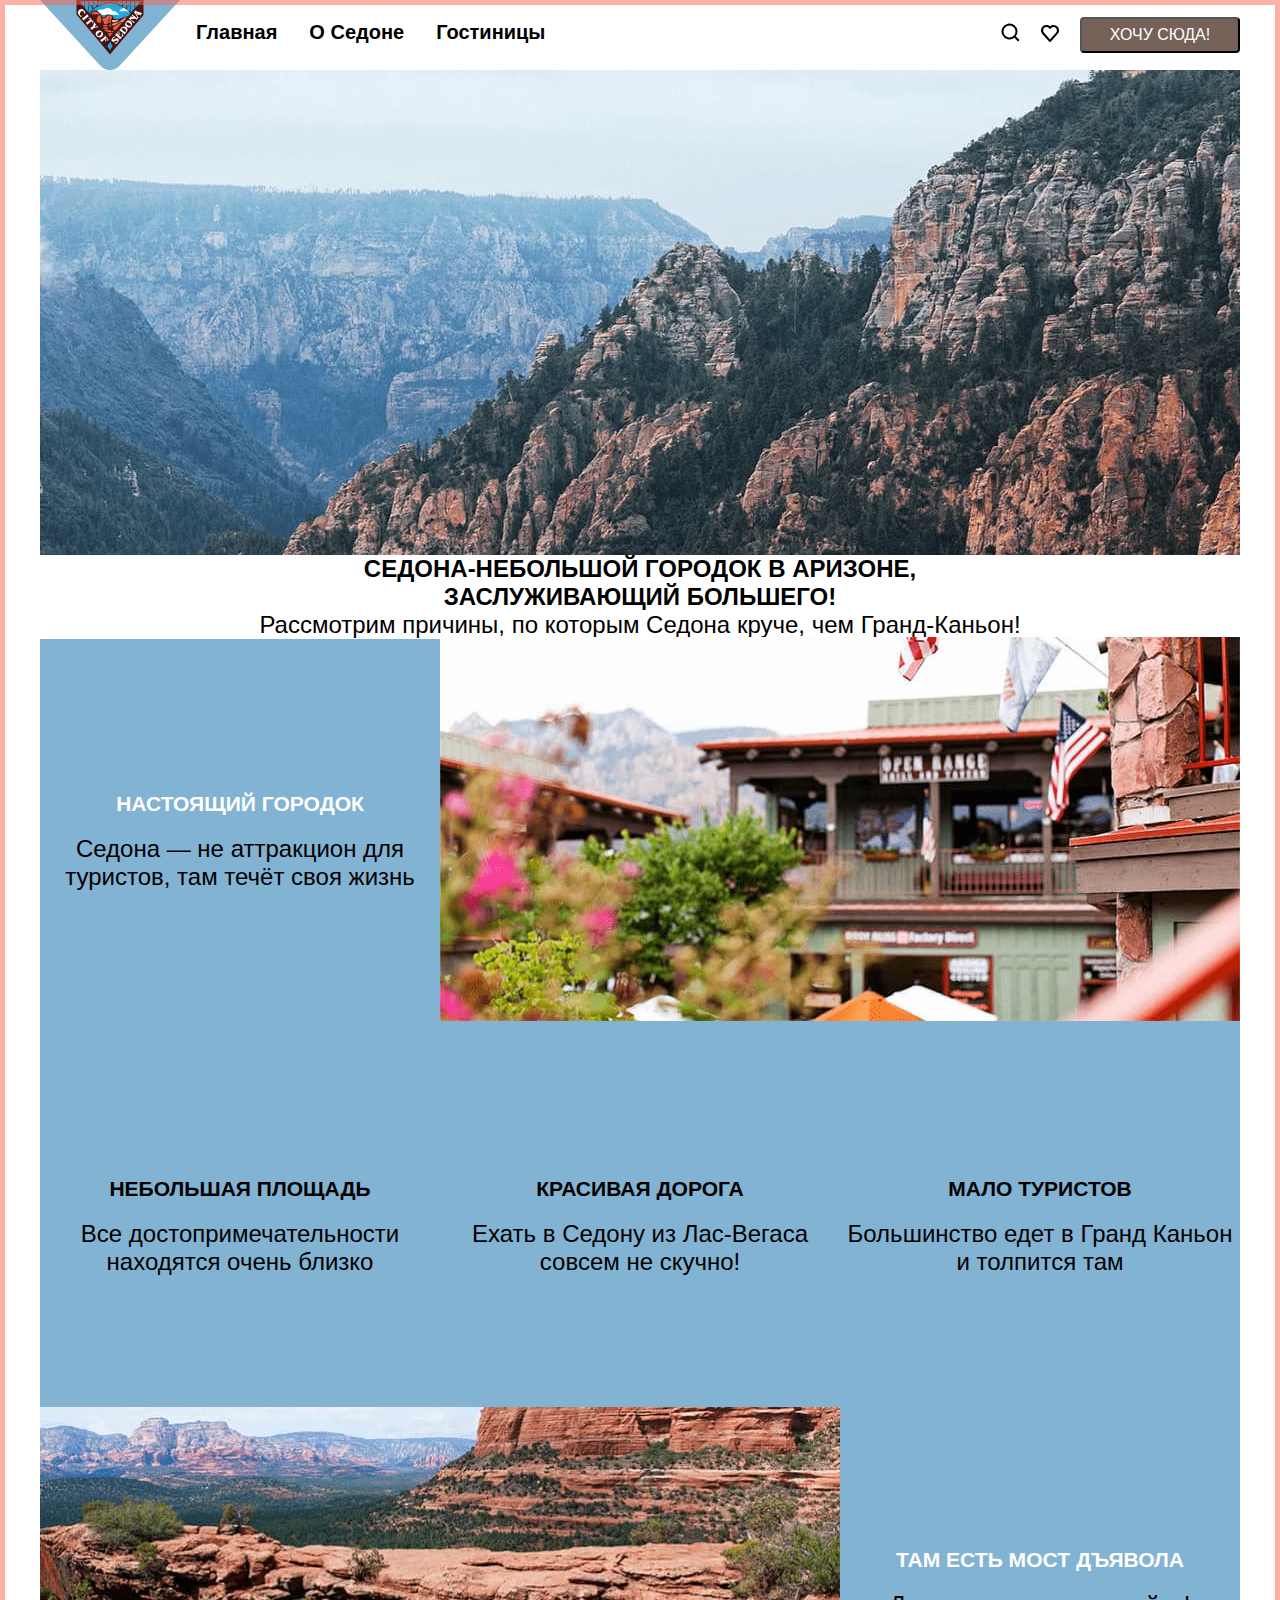
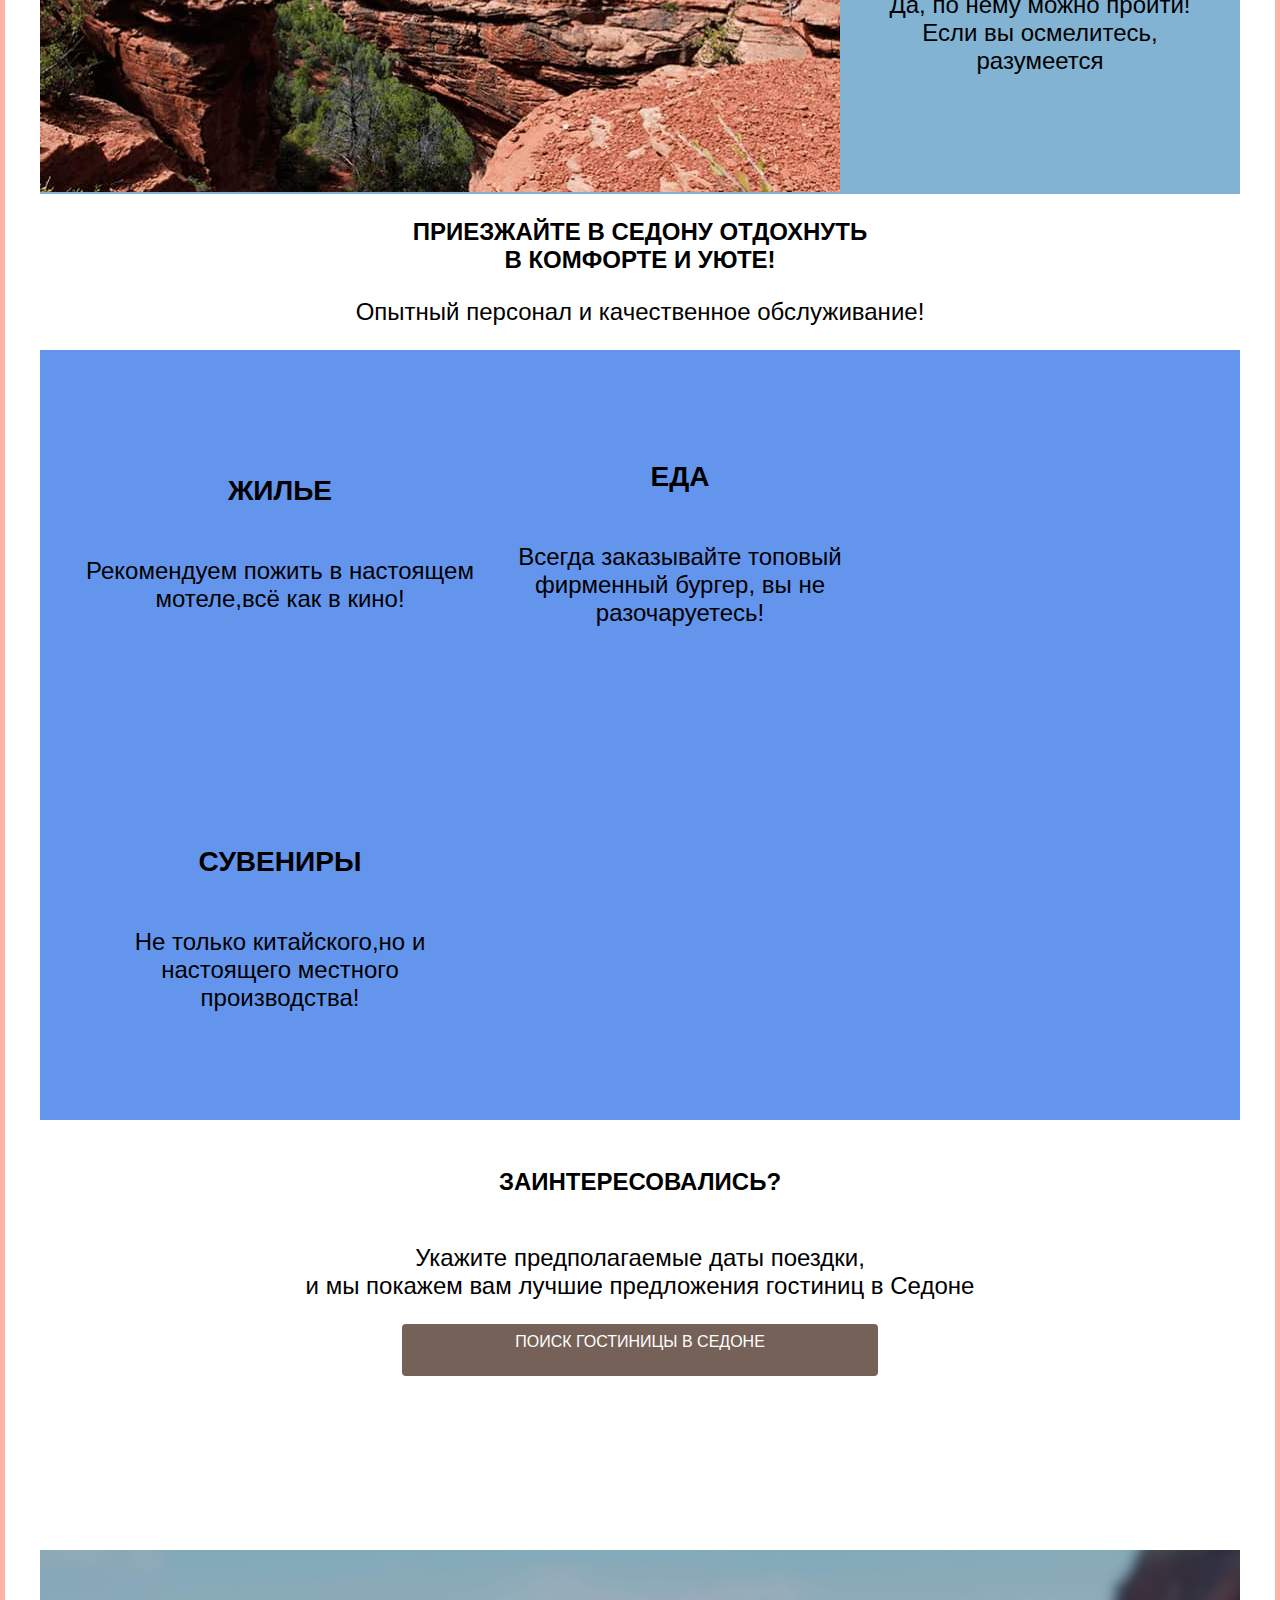
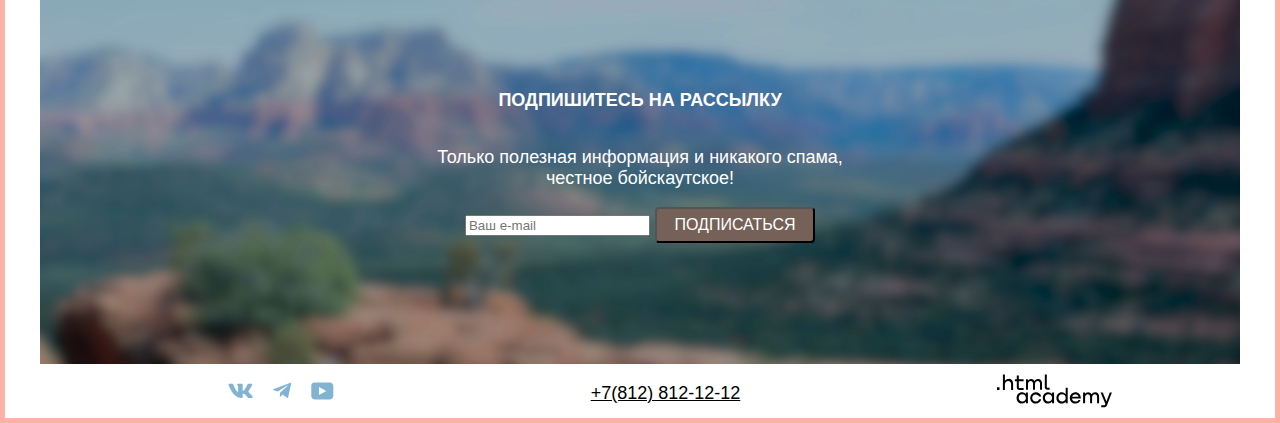
==== 6/index.html @ d6a23da0 ":heavy_check_mark: Сборка #6" ====
<!DOCTYPE html>
<html lang="ru">

<head>
  <meta charset="utf-8">
  <title>HTML Academy: Седона</title>
  <link rel="stylesheet" href="styles/styles.css">
  <base href="https://htmlacademy-htmlcss.github.io/1515611-sedona-36/6/">
</head>

<body>
  <div class="page-container">
    <header class="page-header">
      <nav class="navigation-header">
        <a>
          <img class="logo" src="images/logos/logo-2.svg" width="140" height="70" alt="Лого Седоны.">
        </a>
        <ul class="navigation-list">
          <li class="navigation-item"><a class="navigation-link" href="#">Главная</a></li>
          <li class="navigation-item"><a class="navigation-link" href="#">О Седоне</a></li>
          <li class="navigation-item"><a class="navigation-link" href="#">Гостиницы</a></li>
        </ul>
        <div class="navigation-user">
          <a class="navigation-link-2" href="/1515611-sedona-36/images/icons/search.svg">
            <span class="visually-hidden">Поиск.</span>
            <svg class="icons" xmlns="http://www.w3.org/2000/svg" width="19" height="19" fill="none">
              <path fill="#000"
                d="m18.5 17-3.7-3.7a8 8 0 0 0 1.7-4.8 8 8 0 1 0-3.1 6.3l3.7 3.7 1.4-1.5Zm-10-2.5a6 6 0 0 1-6-6 6 6 0 0 1 12 0 6 6 0 0 1-6 6Z" />
            </svg>
          </a>
          <a class="navigation-link-2" href="/1515611-sedona-36/images/icons/heart.svg">
            <span class="visually-hidden">Избранное.</span>
            <svg class="icons" xmlns="http://www.w3.org/2000/svg" width="20" height="20" fill="none">
              <path fill="#000"
                d="M9.9 19a1 1 0 0 1-.8-.4l-7-7.9A5.4 5.4 0 0 1 6.5 2C7.8 2 9 2.5 10 3.3a5.5 5.5 0 0 1 9 4.1c0 1.3-.5 2.5-1.3 3.4l-7 7.9c-.2.2-.4.3-.8.3Zm-6-9.5 6.1 6.9 6.2-7c.5-.5.7-1.2.7-2 0-1.8-1.5-3.3-3.3-3.3-1 0-2 .5-2.7 1.3-.3.3-.6.4-.9.4-.3 0-.6-.2-.8-.4a3.7 3.7 0 0 0-2.7-1.3 3.3 3.3 0 0 0-3.3 3.3c-.1.9.3 1.6.7 2.1-.1 0-.1 0 0 0Z" />
            </svg>
          </a>
          <button class="button">Хочу сюда!</button>
        </div>
      </nav>
    </header>
    <main class="main-container">
      <section class="hero">
        <h1 class="visually-hidden">Седона.</h1>
      </section>
      <section class="advantages">
        <h2 class="visually-hidden">Преимущества.</h2>
        <p class="title-uppercase">Седона-небольшой городок в Аризоне,<br>
          Заслуживающий большего!<br>
        </p>
        <p>Рассмотрим причины, по которым Седона круче, чем Гранд-Каньон!</p>
        <div class="advantages-list">
          <div class="advantages-item-container-1">
            <h3 class="advantages-title title-color">Настоящий городок</h3>
            <p class="advantages-description title-color">Седона — не аттракцион для туристов, там течёт своя жизнь
            </p>
          </div>
          <div>
            <img class="grid-img-1" src="images/photos/sedona-town.jpg" width="800" height="384" alt="Фото Седоны." />
          </div>
          <div class="advantages-item-container-2">
            <h3 class="advantages-title item-middle">Небольшая площадь</h3>
            <p class="advantages-description">Все достопримечательности находятся очень близко</p>
          </div>


          <div class="advantages-item-container-3">
            <h3 class="advantages-title item-middle">Красивая дорога</h3>
            <p class="advantages-description">Ехать в Седону из Лас-Вегаса совсем не скучно!</p>
          </div>


          <div class="advantages-item-container-4">
            <h3 class="advantages-title item-middle">Мало туристов</h3>
            <p class="advantages-description">Большинство едет в Гранд Каньон и толпится там</p>
          </div>

          <div class="grid-img-2">
            <img src="images/photos/devils-bridge.jpg" width="800" height="385" alt="Мост дъявола.">
          </div>
          <div class="advantages-item-container-5">
            <h3 class="advantages-title title-color">Там есть мост дъявола</h3>
            <p class="advantages-description title-color">Да, по нему можно пройти!<br> Если вы осмелитесь,<br>
              разумеется</p>
          </div>

        </div>
      </section>
      <section class="services">
        <h2 class="visually-hidden">Услуги Седоны.</h2>
        <p class="title-uppercase">Приезжайте в Седону отдохнуть <br> в комфорте и уюте!</p>
        <p>Опытный персонал и качественное обслуживание!</p>
        <ul class="services-list">
          <li class="services-item">
            <h3>Жилье</h3>
            <p>Рекомендуем пожить в настоящем мотеле,всё как в кино!</p>
          </li>
          <li class="services-item">
            <h3>Еда</h3>
            <p>Всегда заказывайте топовый фирменный бургер, вы не разочаруетесь!</p>
          </li>
          <li class="services-item">
            <h3>Сувениры</h3>
            <p>Не только китайского,но и настоящего местного производства!</p>
          </li>
        </ul>
      </section>
      <section class="purchase">
        <div class="purchase-container">
          <h2 class="visually-hidden">Покупка тура.</h2>
          <p class="title-uppercase">Заинтересовались?</p>
          <p>Укажите предполагаемые даты поездки,<br> и мы покажем вам лучшие предложения гостиниц в Седоне</p>
          <a href="#" class="button button-all-hotels">Поиск гостиницы в Седоне</a>
        </div>
      </section>
    </main>
    <footer class="page-footer">
      <section class="subscription">
        <h2 class="visually-hidden">Подписка.</h2>
        <p class="title-uppercase">Подпишитесь на рассылку</p>
        <p>Только полезная информация и никакого спама,<br> честное бойскаутское!</p>
        <form class="subscription-form" action="https://echo.htmlacademy.ru/" method="post">
          <label class="visually-hidden" for="email-input">Подписка.</label>
          <input type="email" id="email-input" placeholder="Ваш e-mail" required>
          <button class="button" type="submit">Подписаться</button>
        </form>
      </section>
      <section class="footer-contacts">
        <h2 class="visually-hidden">Контакты.</h2>
        <ul class="social-media">
          <li>
            <a href="https://vk.com/htmlacademy">
              <svg xmlns="http://www.w3.org/2000/svg" width="25" height="15" fill="none">
                <path fill="#83B3D3" fill-rule="evenodd"
                  d="M24.1 1.8c.2-.5 0-1-.8-1h-2.6c-.7 0-1 .4-1.1.8 0 0-1.4 3.2-3.3 5.3-.6.6-.9.8-1.2.8-.2 0-.4-.2-.4-.8V1.8c0-.7-.2-1-.8-1h-4c-.5 0-.8.4-.8.6 0 .7 1 .8 1 2.6v3.8c0 .8 0 1-.4 1-.9 0-3-3.3-4.3-7-.3-.7-.5-1-1.2-1H1.6c-.8 0-1 .4-1 .8 0 .7 1 4 4.2 8.5C7 13.2 10 15 12.8 15c1.7 0 1.9-.4 1.9-1v-2.4c0-.7.2-.8.7-.8.4 0 1 .1 2.6 1.6 1.8 1.8 2 2.6 3 2.6h2.7c.7 0 1.1-.4 1-1.1-.3-.8-1.2-1.8-2.3-3-.6-.8-1.5-1.5-1.8-2-.4-.4-.3-.6 0-1 0 0 3.2-4.5 3.5-6Z"
                  clip-rule="evenodd" />
              </svg>
            </a>
          </li>
          <li>
            <a href="https://t.me/htmlacademy">
              <svg xmlns="http://www.w3.org/2000/svg" width="18" height="17" fill="none">
                <path fill="#83B3D3"
                  d="M16.8 1 .8 7c-1 .4-1 1-.2 1.3l4.1 1.3 9.5-6c.5-.3.9-.1.5.2l-7.6 7-.3 4.1c.4 0 .6-.2.8-.4l2-2 4.1 3.1c.8.5 1.3.3 1.5-.7L18 2.2c.3-1-.4-1.6-1.1-1.2Z" />
              </svg>
            </a>
          </li>
          <li>
            <a href="https://www.youtube.com/user/htmlacademyru">
              <svg xmlns="http://www.w3.org/2000/svg" width="23" height="18" fill="none">
                <path fill="#83B3D3"
                  d="M19 .4H3.4C1.6.4.3 2 .3 3.8v10c0 2 1.3 3.6 3.2 3.6h15.7c1.6 0 3.1-1.6 3.1-3.4V3.8C22.1 2 20.8.4 19 .4ZM8 12.9v-8l7.3 4-7.3 4Z" />
              </svg>
            </a>
          </li>
        </ul>
        <a href="tel:+78128121212">+7(812) 812-12-12</a>
        <a href="https://htmlacademy.ru/">
          <svg xmlns="http://www.w3.org/2000/svg" width="115" height="34" fill="none">
            <path fill="#000"
              d="M0 13.3v2.6h2.5v-2.6H0ZM11.6 4.9c-1.6 0-2.8.7-3.6 1.7h-.1V.4h-2v15.5h2v-5.3C7.9 8.5 9.2 7 11.2 7c1.8 0 2.9 1.4 2.9 3.2v5.7h2V9.8c.1-3-1.8-5-4.5-5ZM26.6 5.2h-4.8V1.5h-2v3.8h-1.9v2h1.9v6c0 1.7 1 2.7 2.7 2.7h4.1v-2h-3.7c-.7 0-1.1-.4-1.1-1.1V7.2h4.8v-2ZM41.1 5c-1.6 0-2.9.8-3.5 2h-.1a3.7 3.7 0 0 0-3.4-2c-1.4 0-2.5.8-3.1 1.8h-.1V5.2H29v10.6h2v-5.4c0-2 1-3.5 2.6-3.5 1.5 0 2.4 1 2.4 2.6v6.3h2v-5.6c0-2.4 1.4-3.3 2.6-3.3 1.5 0 2.4 1 2.4 2.6v6.3h2V9.3c.1-2.5-1.4-4.3-3.9-4.3ZM47.8 13c0 1.8 1 2.8 2.8 2.8h2v-2h-1.7c-.7 0-1.1-.4-1.1-1.1V.4h-2V13ZM28.9 20a4.9 4.9 0 0 0-3.9-1.7c-3.1 0-5.4 2.3-5.4 5.6s2.3 5.6 5.4 5.6c1.8 0 3-.8 3.8-2h.1v1.7h2V18.6h-2V20Zm-3.6 7.5a3.5 3.5 0 0 1-3.6-3.6c0-2 1.4-3.6 3.6-3.6s3.6 1.6 3.6 3.6c0 1.9-1.4 3.6-3.6 3.6ZM44.2 22.4c-.5-2.4-2.6-4.1-5.4-4.1a5.4 5.4 0 0 0-5.6 5.6c0 3 2.2 5.6 5.6 5.6 2.8 0 4.9-1.8 5.4-4.2h-2.1a3.4 3.4 0 0 1-3.3 2.3 3.5 3.5 0 0 1-3.6-3.6c0-2 1.4-3.6 3.6-3.6 1.6 0 2.8 1 3.3 2.2h2.1v-.2ZM55.1 20a4.9 4.9 0 0 0-3.9-1.7c-3.1 0-5.4 2.3-5.4 5.6s2.3 5.6 5.4 5.6c1.8 0 3-.8 3.8-2h.1v1.7h2V18.6h-2V20Zm-3.6 7.5a3.5 3.5 0 0 1-3.6-3.6c0-2 1.4-3.6 3.6-3.6s3.6 1.6 3.6 3.6c0 1.9-1.5 3.6-3.6 3.6ZM68.7 20.2a5 5 0 0 0-3.9-2c-3.1 0-5.4 2.4-5.4 5.7 0 3.3 2.2 5.6 5.4 5.6 1.7 0 3-.8 3.8-1.8h.1v1.5h2V13.8h-2v6.4Zm-3.6 7.3a3.5 3.5 0 0 1-3.6-3.6c0-2 1.4-3.6 3.6-3.6s3.6 1.6 3.6 3.6c-.1 2-1.5 3.6-3.6 3.6ZM78.3 18.3a5.4 5.4 0 0 0-5.5 5.6c0 3 2.1 5.6 5.5 5.6 2.5 0 4.5-1.3 5.2-3.6h-2.1c-.5 1-1.6 1.6-3 1.6-1.9 0-3.3-1.3-3.4-3h8.8c.2-3.5-2-6.2-5.5-6.2Zm0 1.9c1.7 0 3 1 3.3 2.6h-6.5a3.2 3.2 0 0 1 3.2-2.6ZM98.2 18.3a4 4 0 0 0-3.6 2h-.1c-.6-1.2-1.8-2-3.4-2-1.4 0-2.5.7-3.1 1.8v-1.5h-1.9v10.6h2v-5.4c0-2 1-3.4 2.6-3.5 1.5 0 2.4 1 2.4 2.6v6.3h2v-5.6c0-2.4 1.4-3.3 2.6-3.3 1.5 0 2.4 1 2.4 2.6v6.3h2v-6.5c.1-2.6-1.4-4.4-3.9-4.4ZM109.4 27.4l-3.6-9h-2.2l4.8 11.7c-.3.9-.7 1.2-1.7 1.2h-2.5v2h2.5c1.8 0 2.8-.8 3.5-2.6l4.7-12.2h-2.1l-3.4 8.9Z" />
          </svg>
        </a>
      </section>
    </footer>
  </div>
</body>

</html>
---- 6/styles/styles.css ----
@font-face {
  font-family: "PT Sans";
  font-style: normal;
  font-weight: 400;
  src: url("../fonts/pt-sans-400.woff2") format("woff2");
  font-display: swap;

}
@font-face {
  font-family: "PT Sans";
  font-style: normal;
  font-weight: 700;
  src: url("../fonts/pt-sans-700.woff2") format("woff2");
  font-display: swap;
}

html {
  height: 100%;
}

body {
  margin: 0;
  min-height: 100%;
  font-family: "PT-Sans","Arial", sans-serif;
  font-size: 18px;
  line-height: 21px;
  color: #000000;
  outline: 5px solid rgba(255, 99, 78, 0.5);
  outline-offset: -5px;
}

.visually-hidden {
  position: absolute;
  width: 1px;
  height: 1px;
  margin: -1px;
  padding: 0;
  border: 0;
  clip: rect(0 0 0 0);
  overflow: hidden;
}

.page-container {
  display: flex;
  flex-direction: column;
  height: 100%;
  width: 1200px;
  margin: 0 auto;
}

.logo {
  display: block;
  margin-bottom: 0;
}

.icons {
  margin-right: 20px;
}
.button {
  font-family: inherit;
  font-size: 16px;
  line-height: 20px;
  text-align: center;
  font-weight: 700px;
  color: #ffffff;
  background-color: #756157;
  text-decoration: none;
  text-transform: uppercase;
  width: 160px;
  min-height: 36px;
  border-radius: 4px;
}

.button-all-hotels {
  padding: 8px 50px 8px 50px;
  width: 376px;
  margin-bottom: 96px;
}

.page-header {
  color: #000000;
  background-color: #ffffff;
}

.navigation-header {
  display: flex;
  margin: 0 auto;
}

.navigation-list {
  display: flex;
  flex-wrap: nowrap;
  margin: 0;
  padding: 0;
  list-style-type: none;
}

.navigation-user {
  display: flex;
  align-items: center;
  margin-left: auto;
}

.navigation-user .navigation-link-2 {
  min-width: 16px;
  min-height: 20px;
}

.navigation-link {
  display: block;
  padding: 20px 16px 20px 16px;
  font-style: normal;
  font-weight: 700;
  font-size: 20px;
  line-height: 24px;
  text-transform: capitalize;
  color: #000000;
  text-decoration: none;
}

.hero {
  flex-grow: 1;
  background-color: #ffffff;
  background-image: url("../images/photos/index-background.jpg");
  min-height: 485px;
  color: #000000;
  background-size: 100% auto;
  background-repeat: no-repeat;
  text-transform: uppercase;
}

/*Advantages*/

.advantages {
  flex-grow: 1;
  min-height: 261px;
}

.advantages p {
  margin: 0;
  padding: 0;
}
.advantages-list {
  display: grid;
  grid-template-columns: 400px 400px 400px;
  grid-template-rows: 385px 385px 385px ;
  width: 1200px;
  justify-content: center;
  align-items: center;
  margin: 0;
  padding: 0;
  background-color: #83B3D3;
  text-align: center;
  text-transform: uppercase;
  list-style-type: none;
}

.advantages-item-container-1 {
  grid-column: 1/2;
  grid-row: 1/2;
}

.grid-img-1 {
  grid-column: 2/4;
  grid-row: 1/2;
}

.advantages-item-container-2 {
  grid-column: 1/2;
  grid-row: 2/3;
}

.advantages-item-container-3 {
  grid-column: 2/3;
  grid-row: 2/3;
}

.advantages-item-container-4 {
  grid-column: 3/4;
  grid-row: 2/3;
}

.advantages-item-container-5 {
  grid-column: 3/4;
  grid-row: 3/3;
}

.grid-img-2 {
  grid-column: 1/3;
  grid-row: 3/4;
}

/*Services*/

.services {
  color: #000000;
  background-color: #ffffff;
  font-size: 24px;
  line-height: 28px;
  text-transform: uppercase;
  text-align: center;
}

.services-list {
  display: flex;
  flex-wrap: wrap;
  background-color: #6495ed;

  align-items: center;
  list-style-type: none;
}

.services-item {
  display: flex;
  flex-direction: column;
  height: 385px;
  width: 400px;
  justify-content: center;
}

.advantages p, .services p, .purchase p {
  color: #000000;
  font-size: 24px;
  line-height: 28px;
  text-transform: none;
  text-align: center;
}

.advantages p:first-child, .services p:first-child, .subscription p:first-of-type,
.purchase p:first-child, .purchase p:first-of-type, .services .title-uppercase {
  font-weight: bold;
  text-transform: uppercase;
}

 /*Purchase*/

.purchase {
  background-color: #ffffff;
  color: #000000;
  font-size: 24px;
  line-height: 28px;
  text-align: center;
  min-height: 406px;
}

.purchase-container {
  display: flex;
  flex-direction: column;
  justify-content: center;
  flex-grow: 1;
  align-items: center;
}

/*Footer*/

.subscription {
  display: flex;
  flex-direction: column;
  justify-content: center;
  align-items: center;
  color: #ffffff;
  text-align: center;
  background-image: url("../images/photos/subscribe-sedona.png");
  background-size: 100% auto;
  background-repeat: no-repeat;
  margin: 0;
  padding: 0;
  min-height: 414px;
}

.subscription p {
  color: #ffffff;
  font-size: inherit;
  line-height: inherit;
  text-align: center;
  text-transform: none;
}

.footer-contacts a {
  color: #000000;
  text-align: center;
  margin: 0;
  padding: 0;
}

.footer-contacts {
  display: flex;
  justify-content: space-around;
  align-items: center;
}

.social-media {
  display: flex;
  list-style-type: none;
  flex-wrap: wrap;
}

.social-media li {
  margin-left: 20px;
}

.title-color {
  color: white;
}

.advantages .title-uppercase {
  text-transform: uppercase;
  font-weight: bold;
}
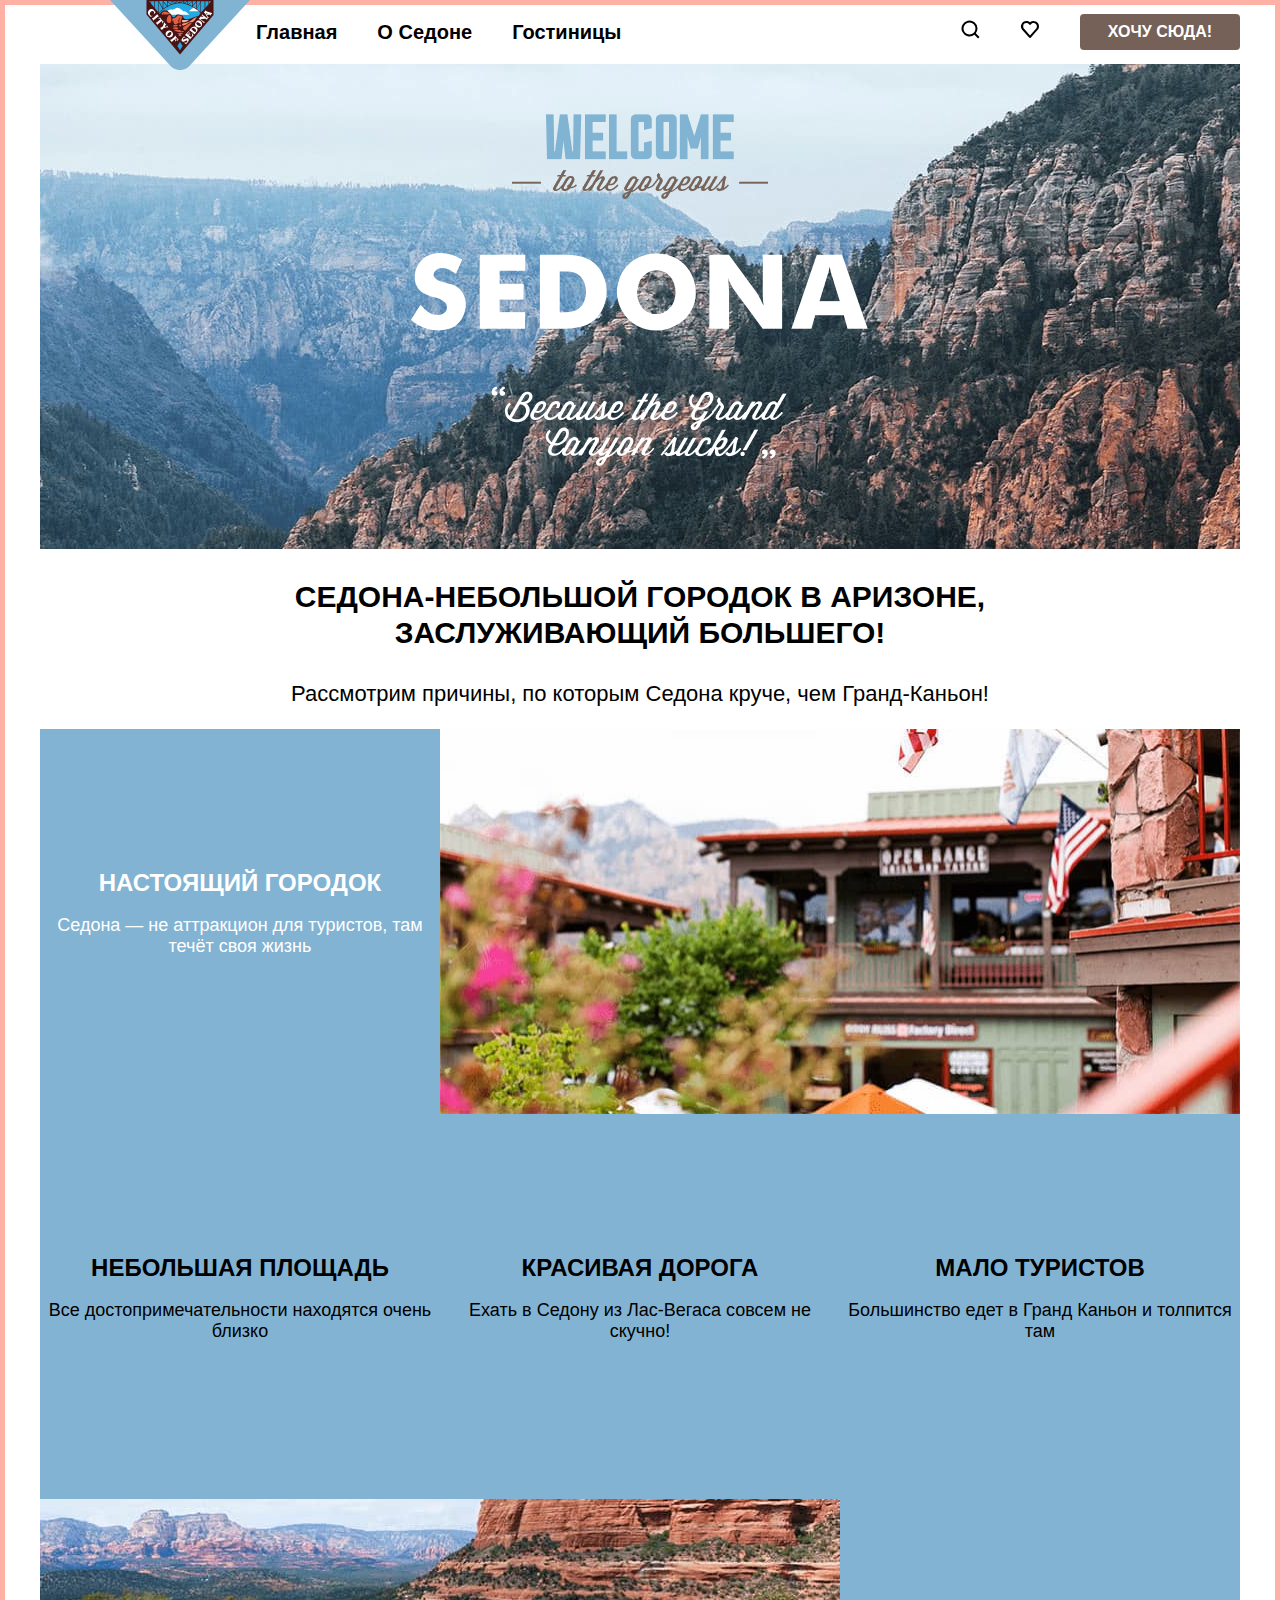
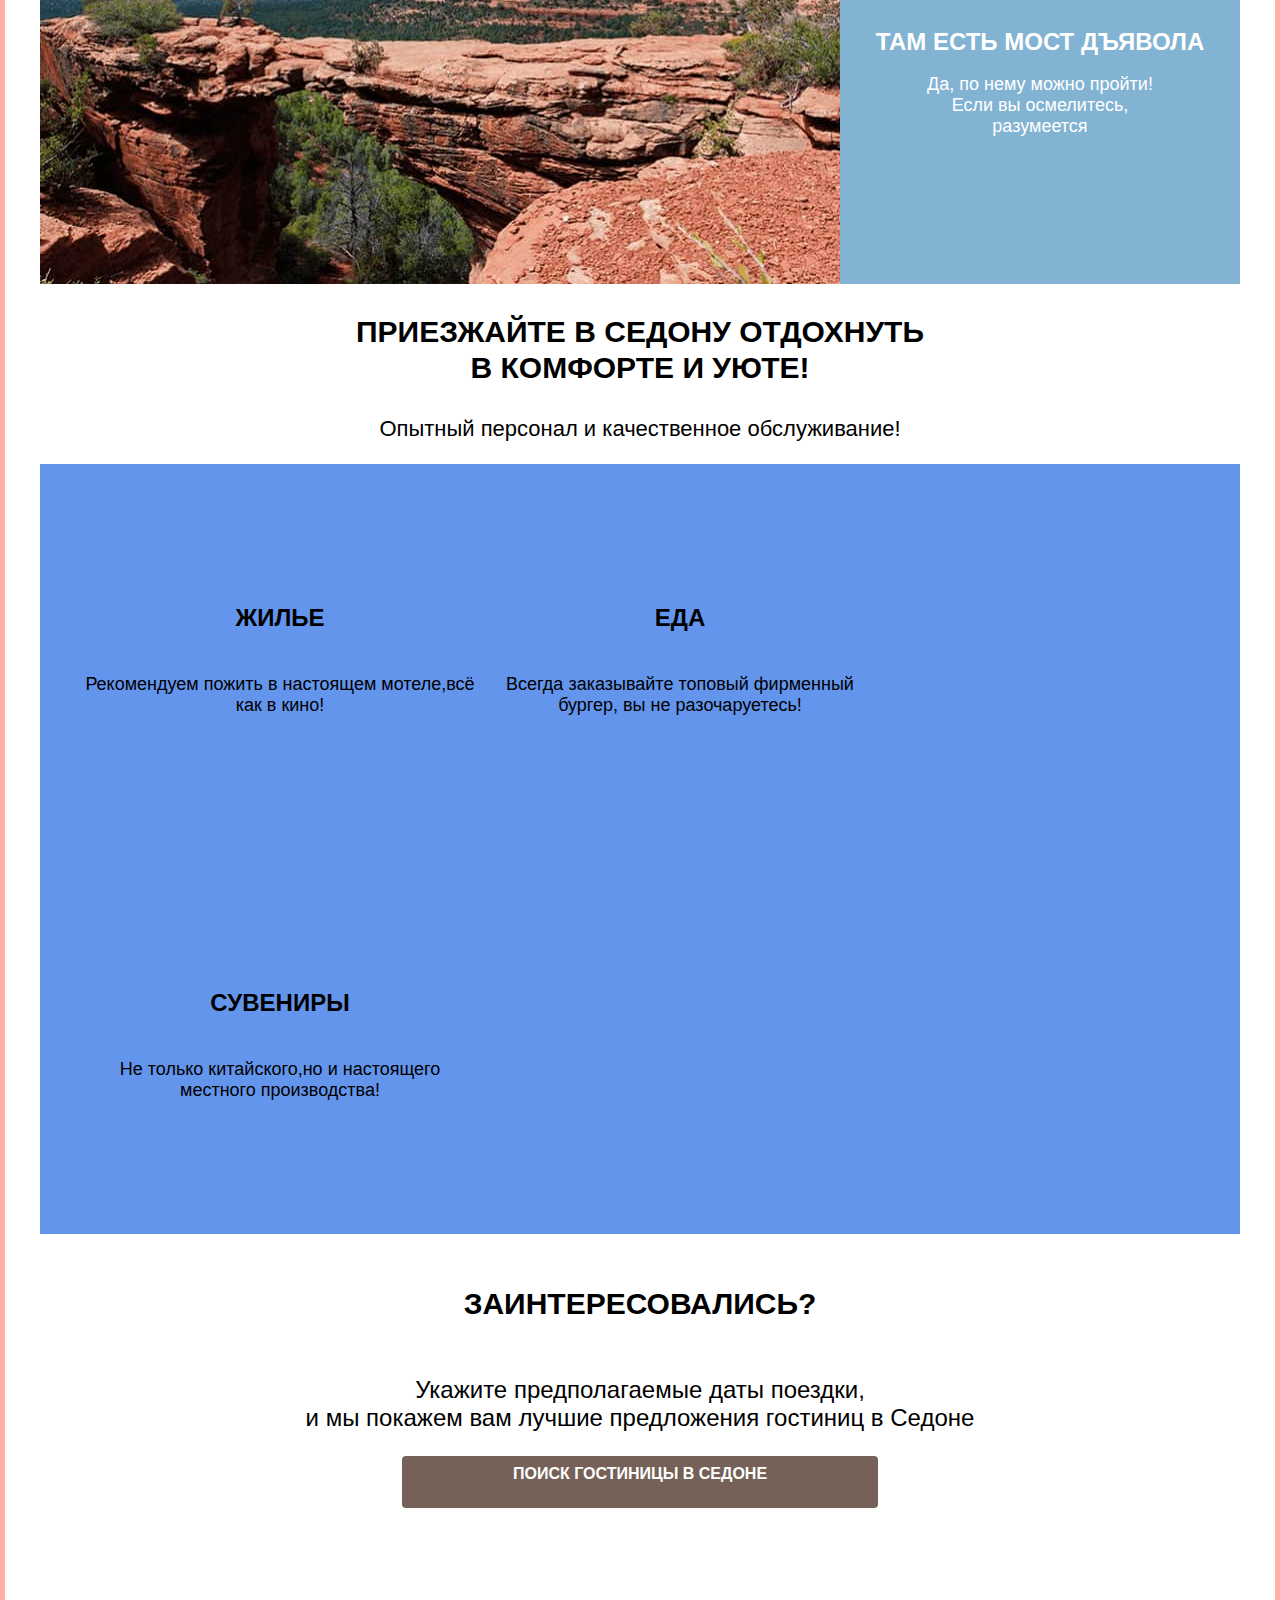
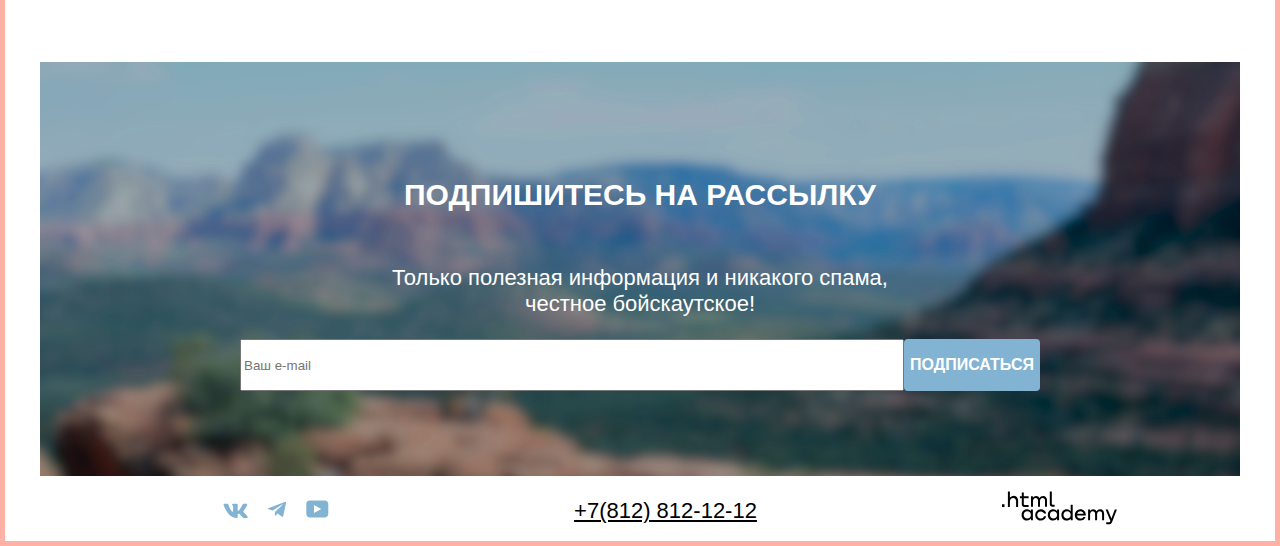
==== commit 05e0bf1e: ":heavy_check_mark: Сборка #6" ====
--- a/6/index.html
+++ b/6/index.html
@@ -12,23 +12,25 @@
   <div class="page-container">
     <header class="page-header">
       <nav class="navigation-header">
-        <a>
-          <img class="logo" src="images/logos/logo-2.svg" width="140" height="70" alt="Лого Седоны.">
-        </a>
-        <ul class="navigation-list">
-          <li class="navigation-item"><a class="navigation-link" href="#">Главная</a></li>
-          <li class="navigation-item"><a class="navigation-link" href="#">О Седоне</a></li>
-          <li class="navigation-item"><a class="navigation-link" href="#">Гостиницы</a></li>
-        </ul>
+        <div>
+          <a>
+            <img class="logo" src="images/logos/logo-2.svg" width="140" height="70" alt="Лого Седоны.">
+          </a>
+          <ul class="navigation-list">
+            <li class="navigation-item"><a class="navigation-link" href="#">Главная</a></li>
+            <li class="navigation-item"><a class="navigation-link" href="#">О Седоне</a></li>
+            <li class="navigation-item"><a class="navigation-link" href="#">Гостиницы</a></li>
+          </ul>
+        </div>
         <div class="navigation-user">
-          <a class="navigation-link-2" href="/1515611-sedona-36/images/icons/search.svg">
+          <a href="/1515611-sedona-36/images/icons/search.svg">
             <span class="visually-hidden">Поиск.</span>
             <svg class="icons" xmlns="http://www.w3.org/2000/svg" width="19" height="19" fill="none">
               <path fill="#000"
                 d="m18.5 17-3.7-3.7a8 8 0 0 0 1.7-4.8 8 8 0 1 0-3.1 6.3l3.7 3.7 1.4-1.5Zm-10-2.5a6 6 0 0 1-6-6 6 6 0 0 1 12 0 6 6 0 0 1-6 6Z" />
             </svg>
           </a>
-          <a class="navigation-link-2" href="/1515611-sedona-36/images/icons/heart.svg">
+          <a href="/1515611-sedona-36/images/icons/heart.svg">
             <span class="visually-hidden">Избранное.</span>
             <svg class="icons" xmlns="http://www.w3.org/2000/svg" width="20" height="20" fill="none">
               <path fill="#000"
@@ -42,87 +44,81 @@
     <main class="main-container">
       <section class="hero">
         <h1 class="visually-hidden">Седона.</h1>
+        <img class="hero-text" src="images/welcome.png" alt="Добро пожаловать в Седону" />
       </section>
       <section class="advantages">
         <h2 class="visually-hidden">Преимущества.</h2>
-        <p class="title-uppercase">Седона-небольшой городок в Аризоне,<br>
+        <p class="main-titles-uppercase">Седона-небольшой городок в Аризоне,<br>
           Заслуживающий большего!<br>
         </p>
         <p>Рассмотрим причины, по которым Седона круче, чем Гранд-Каньон!</p>
-        <div class="advantages-list">
-          <div class="advantages-item-container-1">
-            <h3 class="advantages-title title-color">Настоящий городок</h3>
-            <p class="advantages-description title-color">Седона — не аттракцион для туристов, там течёт своя жизнь
-            </p>
-          </div>
-          <div>
-            <img class="grid-img-1" src="images/photos/sedona-town.jpg" width="800" height="384" alt="Фото Седоны." />
-          </div>
-          <div class="advantages-item-container-2">
-            <h3 class="advantages-title item-middle">Небольшая площадь</h3>
-            <p class="advantages-description">Все достопримечательности находятся очень близко</p>
-          </div>
-
-
-          <div class="advantages-item-container-3">
-            <h3 class="advantages-title item-middle">Красивая дорога</h3>
-            <p class="advantages-description">Ехать в Седону из Лас-Вегаса совсем не скучно!</p>
-          </div>
-
-
-          <div class="advantages-item-container-4">
-            <h3 class="advantages-title item-middle">Мало туристов</h3>
-            <p class="advantages-description">Большинство едет в Гранд Каньон и толпится там</p>
-          </div>
-
-          <div class="grid-img-2">
-            <img src="images/photos/devils-bridge.jpg" width="800" height="385" alt="Мост дъявола.">
-          </div>
-          <div class="advantages-item-container-5">
-            <h3 class="advantages-title title-color">Там есть мост дъявола</h3>
-            <p class="advantages-description title-color">Да, по нему можно пройти!<br> Если вы осмелитесь,<br>
-              разумеется</p>
-          </div>
-
-        </div>
+        <ul class="advantages-list">
+          <li class="advantages-img-container">
+            <div class="content-container">
+              <div class="titles-uppercase title-color">Настоящий городок</div>
+              <p class="lowercase-fonts title-color">Седона — не аттракцион для туристов, там
+                течёт своя жизнь
+              </p>
+            </div>
+            <img src="images/photos/sedona-town.jpg" width="800" height="385" alt="Фото Седоны." />
+          </li>
+          <li class="titles-uppercase">Небольшая площадь
+            <p class="lowercase-fonts">Все достопримечательности находятся очень близко</p>
+          </li>
+          <li class="titles-uppercase">Красивая дорога
+            <p class="lowercase-fonts">Ехать в Седону из Лас-Вегаса совсем не скучно!</p>
+          </li>
+          <li class="titles-uppercase">Мало туристов
+            <p class="lowercase-fonts">Большинство едет в Гранд Каньон и толпится там</p>
+          </li>
+          <li class="advantages-img-container">
+            <img src="images/photos/devils-bridge.jpg" width="800" height="385" alt="Мост дъявола." />
+            <div class="content-container">
+              <div class="titles-uppercase title-color">Там есть мост дъявола</div>
+              <p class="lowercase-fonts title-color">Да, по нему можно пройти!<br> Если вы
+                осмелитесь,<br>
+                разумеется</p>
+            </div>
+          </li>
+        </ul>
       </section>
       <section class="services">
         <h2 class="visually-hidden">Услуги Седоны.</h2>
-        <p class="title-uppercase">Приезжайте в Седону отдохнуть <br> в комфорте и уюте!</p>
+        <p class="main-titles-uppercase">Приезжайте в Седону отдохнуть <br> в комфорте и уюте!</p>
         <p>Опытный персонал и качественное обслуживание!</p>
         <ul class="services-list">
           <li class="services-item">
-            <h3>Жилье</h3>
-            <p>Рекомендуем пожить в настоящем мотеле,всё как в кино!</p>
+            <h3 class="titles-uppercase">Жилье</h3>
+            <p class="lowercase-fonts">Рекомендуем пожить в настоящем мотеле,всё как в кино!</p>
           </li>
           <li class="services-item">
-            <h3>Еда</h3>
-            <p>Всегда заказывайте топовый фирменный бургер, вы не разочаруетесь!</p>
+            <h3 class="titles-uppercase">Еда</h3>
+            <p class="lowercase-fonts">Всегда заказывайте топовый фирменный бургер, вы не разочаруетесь!</p>
           </li>
           <li class="services-item">
-            <h3>Сувениры</h3>
-            <p>Не только китайского,но и настоящего местного производства!</p>
+            <h3 class="titles-uppercase">Сувениры</h3>
+            <p class="lowercase-fonts">Не только китайского,но и настоящего местного производства!</p>
           </li>
         </ul>
       </section>
       <section class="purchase">
         <div class="purchase-container">
           <h2 class="visually-hidden">Покупка тура.</h2>
-          <p class="title-uppercase">Заинтересовались?</p>
+          <p class="main-titles-uppercase">Заинтересовались?</p>
           <p>Укажите предполагаемые даты поездки,<br> и мы покажем вам лучшие предложения гостиниц в Седоне</p>
           <a href="#" class="button button-all-hotels">Поиск гостиницы в Седоне</a>
         </div>
       </section>
     </main>
     <footer class="page-footer">
-      <section class="subscription">
+      <section class="subscription title-color">
         <h2 class="visually-hidden">Подписка.</h2>
-        <p class="title-uppercase">Подпишитесь на рассылку</p>
+        <p class="main-titles-uppercase">Подпишитесь на рассылку</p>
         <p>Только полезная информация и никакого спама,<br> честное бойскаутское!</p>
         <form class="subscription-form" action="https://echo.htmlacademy.ru/" method="post">
           <label class="visually-hidden" for="email-input">Подписка.</label>
           <input type="email" id="email-input" placeholder="Ваш e-mail" required>
-          <button class="button" type="submit">Подписаться</button>
+          <button class="button button-color" type="submit">Подписаться</button>
         </form>
       </section>
       <section class="footer-contacts">
@@ -164,6 +160,7 @@
       </section>
     </footer>
   </div>
+  </div>
 </body>
 
 </html>--- a/6/styles/styles.css
+++ b/6/styles/styles.css
@@ -22,8 +22,10 @@
   margin: 0;
   min-height: 100%;
   font-family: "PT-Sans","Arial", sans-serif;
-  font-size: 18px;
-  line-height: 21px;
+  font-weight: 400;
+  font-size: 22px;
+  line-height: 26px;
+  text-align: center;
   color: #000000;
   outline: 5px solid rgba(255, 99, 78, 0.5);
   outline-offset: -5px;
@@ -48,20 +50,38 @@
   margin: 0 auto;
 }
 
+/*Header*/
+
+.page-header {
+  background-color: #ffffff;
+}
+
+.navigation-header {
+  display: flex;
+  position: relative;
+  margin: 0 auto;
+  justify-content: space-between;
+}
+
 .logo {
+  position: absolute;
   display: block;
   margin-bottom: 0;
+  width: 140px;
+  height: 70px;
+  left: 70px;
 }
 
 .icons {
-  margin-right: 20px;
-}
+  margin-right: 40px;
+}
+
 .button {
   font-family: inherit;
   font-size: 16px;
   line-height: 20px;
   text-align: center;
-  font-weight: 700px;
+  font-weight: 700;
   color: #ffffff;
   background-color: #756157;
   text-decoration: none;
@@ -69,22 +89,15 @@
   width: 160px;
   min-height: 36px;
   border-radius: 4px;
+  border: none;
 }
 
 .button-all-hotels {
   padding: 8px 50px 8px 50px;
   width: 376px;
   margin-bottom: 96px;
-}
-
-.page-header {
-  color: #000000;
-  background-color: #ffffff;
-}
-
-.navigation-header {
-  display: flex;
-  margin: 0 auto;
+  text-align: center;
+  border: none;
 }
 
 .navigation-list {
@@ -93,15 +106,14 @@
   margin: 0;
   padding: 0;
   list-style-type: none;
+  margin-left: 200px;
+  gap: 8px;
 }
 
 .navigation-user {
   display: flex;
-  align-items: center;
-  margin-left: auto;
-}
-
-.navigation-user .navigation-link-2 {
+  justify-content: space-around;
+  align-items: center;
   min-width: 16px;
   min-height: 20px;
 }
@@ -118,76 +130,59 @@
   text-decoration: none;
 }
 
+.navigation-item {
+  font-style: normal;
+  font-weight: 700;
+  font-size: 20px;
+  line-height: 24px;
+  text-transform: capitalize;
+}
+
+/*Main*/
+
 .hero {
-  flex-grow: 1;
   background-color: #ffffff;
   background-image: url("../images/photos/index-background.jpg");
   min-height: 485px;
   color: #000000;
   background-size: 100% auto;
   background-repeat: no-repeat;
-  text-transform: uppercase;
+}
+
+.hero-text {
+  padding-top: 50px;
 }
 
 /*Advantages*/
 
-.advantages {
-  flex-grow: 1;
-  min-height: 261px;
-}
-
-.advantages p {
-  margin: 0;
-  padding: 0;
-}
 .advantages-list {
   display: grid;
-  grid-template-columns: 400px 400px 400px;
-  grid-template-rows: 385px 385px 385px ;
+  grid-template-columns: repeat(3, 400px);
+  grid-auto-rows: 385px ;
   width: 1200px;
-  justify-content: center;
-  align-items: center;
   margin: 0;
   padding: 0;
   background-color: #83B3D3;
   text-align: center;
-  text-transform: uppercase;
   list-style-type: none;
-}
-
-.advantages-item-container-1 {
-  grid-column: 1/2;
-  grid-row: 1/2;
-}
-
-.grid-img-1 {
-  grid-column: 2/4;
-  grid-row: 1/2;
-}
-
-.advantages-item-container-2 {
-  grid-column: 1/2;
-  grid-row: 2/3;
-}
-
-.advantages-item-container-3 {
-  grid-column: 2/3;
-  grid-row: 2/3;
-}
-
-.advantages-item-container-4 {
-  grid-column: 3/4;
-  grid-row: 2/3;
-}
-
-.advantages-item-container-5 {
-  grid-column: 3/4;
-  grid-row: 3/3;
-}
-
-.grid-img-2 {
-  grid-column: 1/3;
-  grid-row: 3/4;
+  justify-content: center;
+  align-items: center;
+}
+
+.advantages-img-container {
+  grid-column: 1/-1;
+  display: flex;
+  background-color: #83B3D3;
+  justify-content: center;
+  align-items: center;
+}
+
+.content-container {
+  flex-direction: column;
+}
+
+.advantages-img-container div {
+  width: 400px;
 }
 
 /*Services*/
@@ -195,9 +190,6 @@
 .services {
   color: #000000;
   background-color: #ffffff;
-  font-size: 24px;
-  line-height: 28px;
-  text-transform: uppercase;
   text-align: center;
 }
 
@@ -205,7 +197,6 @@
   display: flex;
   flex-wrap: wrap;
   background-color: #6495ed;
-
   align-items: center;
   list-style-type: none;
 }
@@ -216,20 +207,6 @@
   height: 385px;
   width: 400px;
   justify-content: center;
-}
-
-.advantages p, .services p, .purchase p {
-  color: #000000;
-  font-size: 24px;
-  line-height: 28px;
-  text-transform: none;
-  text-align: center;
-}
-
-.advantages p:first-child, .services p:first-child, .subscription p:first-of-type,
-.purchase p:first-child, .purchase p:first-of-type, .services .title-uppercase {
-  font-weight: bold;
-  text-transform: uppercase;
 }
 
  /*Purchase*/
@@ -266,14 +243,22 @@
   margin: 0;
   padding: 0;
   min-height: 414px;
-}
-
-.subscription p {
-  color: #ffffff;
-  font-size: inherit;
-  line-height: inherit;
-  text-align: center;
-  text-transform: none;
+
+}
+
+.subscription-form{
+  display: flex;
+  flex-direction: row;
+  min-height: 52px;
+  width: 800px;
+}
+
+.subscription-form input{
+  width: 100%;
+}
+
+.button-color {
+  background-color:#83B3D3 ;
 }
 
 .footer-contacts a {
@@ -303,7 +288,28 @@
   color: white;
 }
 
-.advantages .title-uppercase {
+.titles-uppercase {
+  font-weight: 700;
+  font-size: 24px;
+  line-height: 28px;
+  text-align: center;
   text-transform: uppercase;
-  font-weight: bold;
-}
+}
+
+.lowercase-fonts {
+  font-weight: 400;
+  font-size: 18px;
+  line-height: 21px;
+  text-align: center;
+  text-transform: none;
+}
+
+.main-titles-uppercase{
+  font-style: normal;
+  font-weight: 700;
+  font-size: 30px;
+  line-height: 36px;
+  text-align: center;
+  text-transform: uppercase;
+}
+
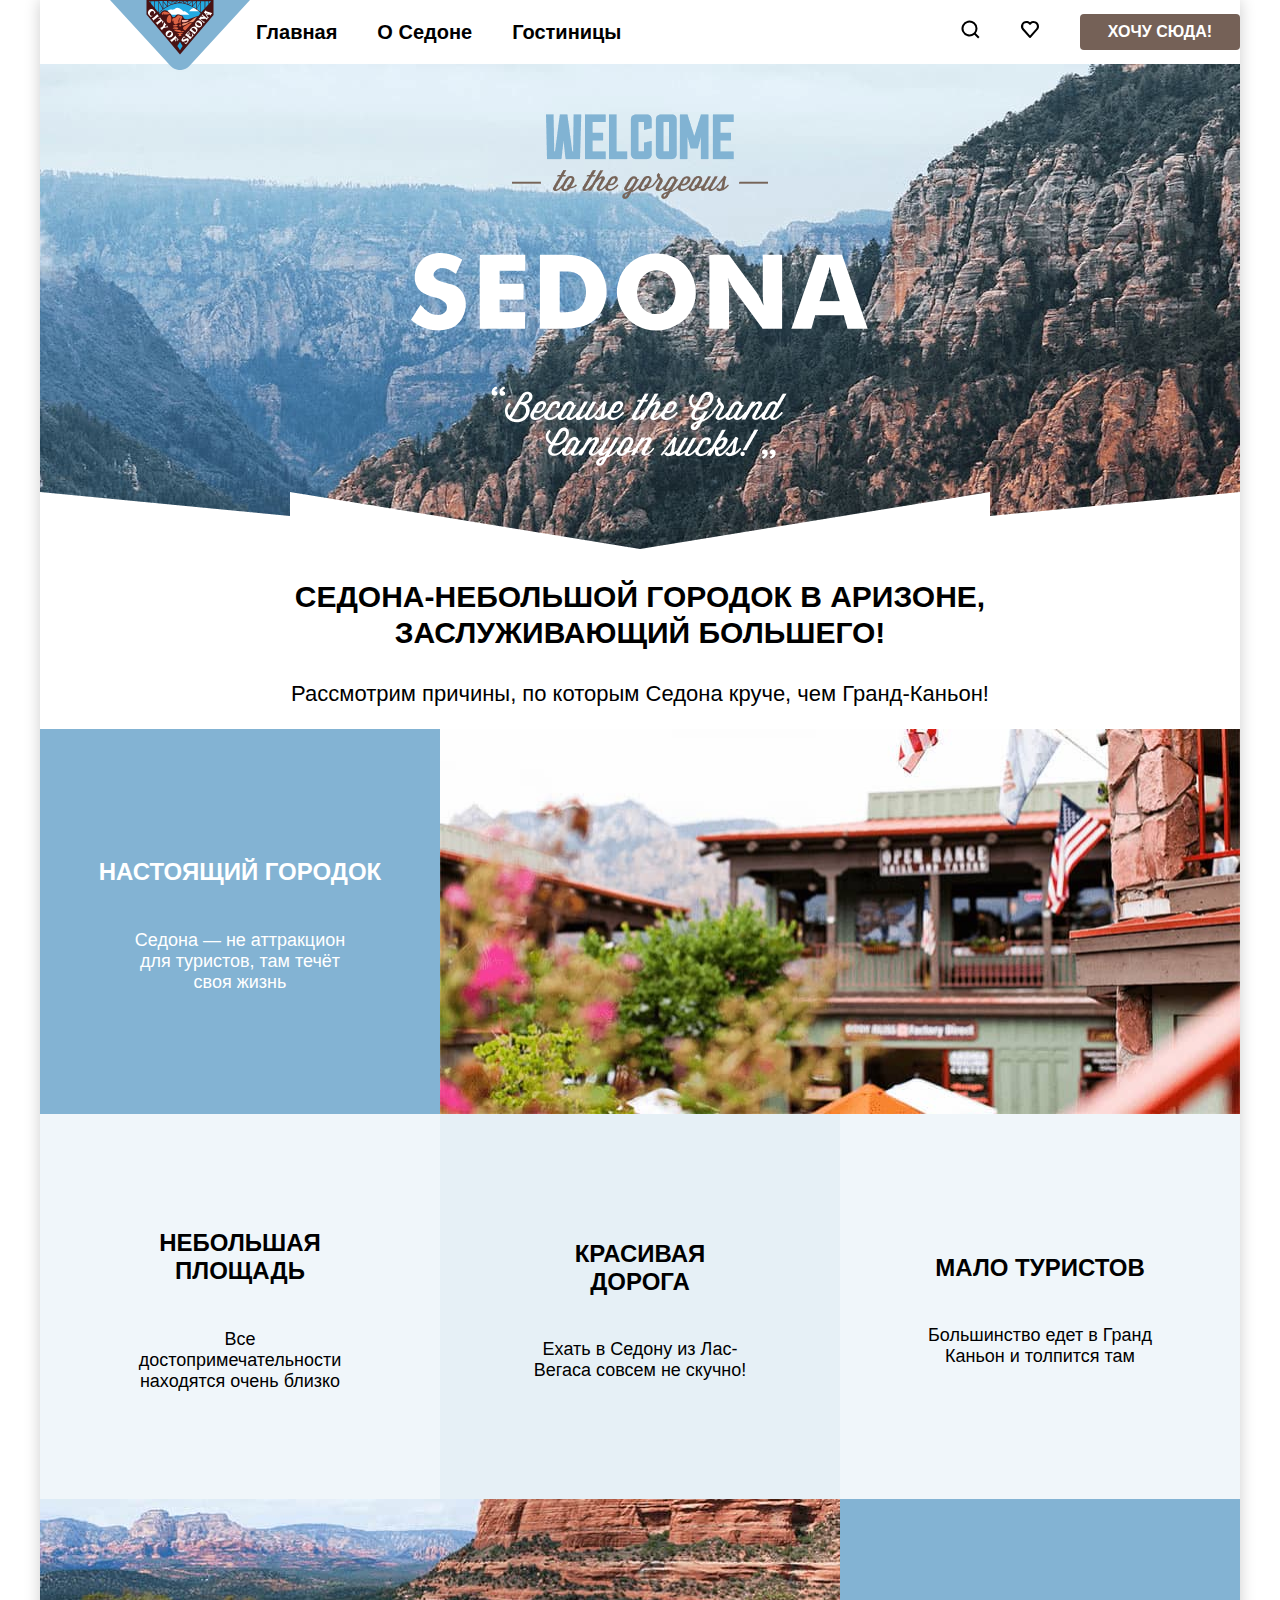
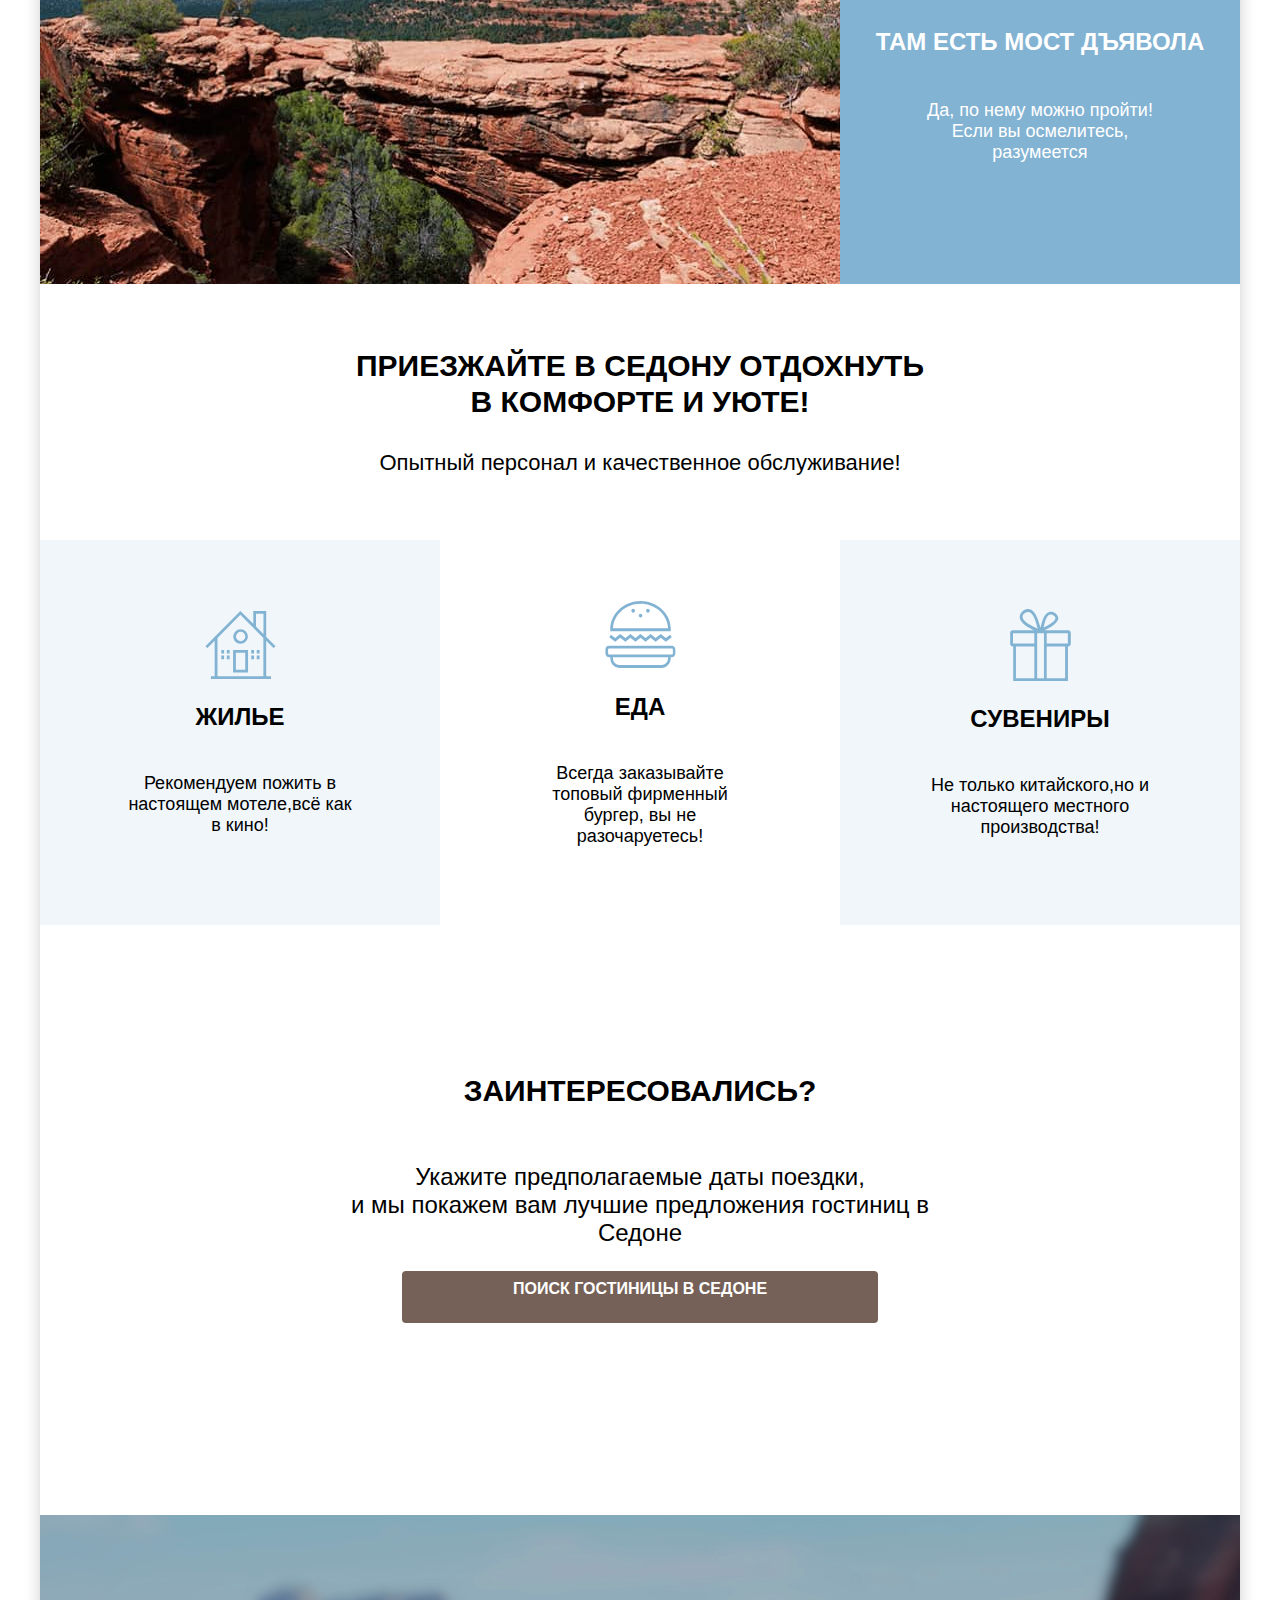
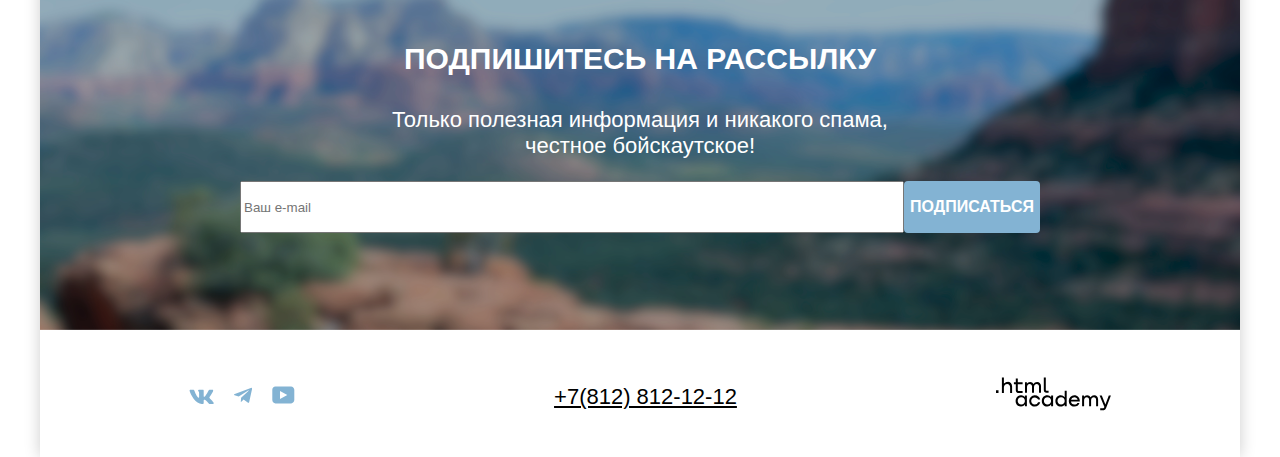
==== commit c9dd4cef: ":heavy_check_mark: Сборка #6" ====
--- a/6/index.html
+++ b/6/index.html
@@ -23,14 +23,14 @@
           </ul>
         </div>
         <div class="navigation-user">
-          <a href="/1515611-sedona-36/images/icons/search.svg">
+          <a href="#">
             <span class="visually-hidden">Поиск.</span>
             <svg class="icons" xmlns="http://www.w3.org/2000/svg" width="19" height="19" fill="none">
               <path fill="#000"
                 d="m18.5 17-3.7-3.7a8 8 0 0 0 1.7-4.8 8 8 0 1 0-3.1 6.3l3.7 3.7 1.4-1.5Zm-10-2.5a6 6 0 0 1-6-6 6 6 0 0 1 12 0 6 6 0 0 1-6 6Z" />
             </svg>
           </a>
-          <a href="/1515611-sedona-36/images/icons/heart.svg">
+          <a href="#">
             <span class="visually-hidden">Избранное.</span>
             <svg class="icons" xmlns="http://www.w3.org/2000/svg" width="20" height="20" fill="none">
               <path fill="#000"
@@ -45,6 +45,7 @@
       <section class="hero">
         <h1 class="visually-hidden">Седона.</h1>
         <img class="hero-text" src="images/welcome.png" alt="Добро пожаловать в Седону" />
+        <img class="hero-steps" src="images/divider.png" alt="Лесенка">
       </section>
       <section class="advantages">
         <h2 class="visually-hidden">Преимущества.</h2>
@@ -54,27 +55,40 @@
         <p>Рассмотрим причины, по которым Седона круче, чем Гранд-Каньон!</p>
         <ul class="advantages-list">
           <li class="advantages-img-container">
-            <div class="content-container">
-              <div class="titles-uppercase title-color">Настоящий городок</div>
+            <div class="advantages-content-container container-background-1">
+              <h3>
+                <div class="titles-uppercase title-color">Настоящий городок</div>
+              </h3>
               <p class="lowercase-fonts title-color">Седона — не аттракцион для туристов, там
                 течёт своя жизнь
               </p>
             </div>
-            <img src="images/photos/sedona-town.jpg" width="800" height="385" alt="Фото Седоны." />
+            <img src="images/photos/sedona-town.jpg" width="800" height="385" alt="Фото Седоны.">
           </li>
-          <li class="titles-uppercase">Небольшая площадь
+          <li class="advantages-content-container container-background-2">
+            <h3>
+              <div class="titles-uppercase">Небольшая площадь</div>
+            </h3>
             <p class="lowercase-fonts">Все достопримечательности находятся очень близко</p>
           </li>
-          <li class="titles-uppercase">Красивая дорога
+          <li class="advantages-content-container container-background-3">
+            <h3>
+              <div class="titles-uppercase">Красивая дорога</div>
+            </h3>
             <p class="lowercase-fonts">Ехать в Седону из Лас-Вегаса совсем не скучно!</p>
           </li>
-          <li class="titles-uppercase">Мало туристов
+          <li class="advantages-content-container container-background-2">
+            <h3>
+              <div class="titles-uppercase">Мало туристов</div>
+            </h3>
             <p class="lowercase-fonts">Большинство едет в Гранд Каньон и толпится там</p>
           </li>
           <li class="advantages-img-container">
-            <img src="images/photos/devils-bridge.jpg" width="800" height="385" alt="Мост дъявола." />
-            <div class="content-container">
-              <div class="titles-uppercase title-color">Там есть мост дъявола</div>
+            <img src="images/photos/devils-bridge.jpg" width="800" height="385" alt="Мост дъявола.">
+            <div class="advantages-content-container container-background-1">
+              <h3>
+                <div class="titles-uppercase title-color">Там есть мост дъявола</div>
+              </h3>
               <p class="lowercase-fonts title-color">Да, по нему можно пройти!<br> Если вы
                 осмелитесь,<br>
                 разумеется</p>
@@ -83,19 +97,24 @@
         </ul>
       </section>
       <section class="services">
-        <h2 class="visually-hidden">Услуги Седоны.</h2>
-        <p class="main-titles-uppercase">Приезжайте в Седону отдохнуть <br> в комфорте и уюте!</p>
-        <p>Опытный персонал и качественное обслуживание!</p>
+        <div class="services-container">
+          <h2 class="visually-hidden">Услуги Седоны.</h2>
+          <p class="main-titles-uppercase">Приезжайте в Седону отдохнуть <br> в комфорте и уюте!</p>
+          <p>Опытный персонал и качественное обслуживание!</p>
+        </div>
         <ul class="services-list">
-          <li class="services-item">
+          <li class="services-item container-background-2">
+            <img class="services-img" src="images/services/accomodation-icon.svg" alt="Жильё">
             <h3 class="titles-uppercase">Жилье</h3>
             <p class="lowercase-fonts">Рекомендуем пожить в настоящем мотеле,всё как в кино!</p>
           </li>
           <li class="services-item">
+            <img class="services-img" src="images/services/food-icon-3.svg" alt="Еда">
             <h3 class="titles-uppercase">Еда</h3>
             <p class="lowercase-fonts">Всегда заказывайте топовый фирменный бургер, вы не разочаруетесь!</p>
           </li>
-          <li class="services-item">
+          <li class="services-item container-background-2">
+            <img class="services-img" src="images/services/souvenirs-icon-2.svg" alt="Сувениры">
             <h3 class="titles-uppercase">Сувениры</h3>
             <p class="lowercase-fonts">Не только китайского,но и настоящего местного производства!</p>
           </li>
@@ -112,14 +131,16 @@
     </main>
     <footer class="page-footer">
       <section class="subscription title-color">
-        <h2 class="visually-hidden">Подписка.</h2>
-        <p class="main-titles-uppercase">Подпишитесь на рассылку</p>
-        <p>Только полезная информация и никакого спама,<br> честное бойскаутское!</p>
-        <form class="subscription-form" action="https://echo.htmlacademy.ru/" method="post">
-          <label class="visually-hidden" for="email-input">Подписка.</label>
-          <input type="email" id="email-input" placeholder="Ваш e-mail" required>
-          <button class="button button-color" type="submit">Подписаться</button>
-        </form>
+        <div class="subscription-container">
+          <h2 class="visually-hidden">Подписка.</h2>
+          <p class="main-titles-uppercase">Подпишитесь на рассылку</p>
+          <p>Только полезная информация и никакого спама,<br> честное бойскаутское!</p>
+          <form class="subscription-form" action="https://echo.htmlacademy.ru/" method="post">
+            <label class="visually-hidden" for="email-input">Подписка.</label>
+            <input type="email" id="email-input" placeholder="Ваш e-mail" required>
+            <button class="button button-color" type="submit">Подписаться</button>
+          </form>
+        </div>
       </section>
       <section class="footer-contacts">
         <h2 class="visually-hidden">Контакты.</h2>
@@ -150,16 +171,19 @@
             </a>
           </li>
         </ul>
-        <a href="tel:+78128121212">+7(812) 812-12-12</a>
-        <a href="https://htmlacademy.ru/">
-          <svg xmlns="http://www.w3.org/2000/svg" width="115" height="34" fill="none">
-            <path fill="#000"
-              d="M0 13.3v2.6h2.5v-2.6H0ZM11.6 4.9c-1.6 0-2.8.7-3.6 1.7h-.1V.4h-2v15.5h2v-5.3C7.9 8.5 9.2 7 11.2 7c1.8 0 2.9 1.4 2.9 3.2v5.7h2V9.8c.1-3-1.8-5-4.5-5ZM26.6 5.2h-4.8V1.5h-2v3.8h-1.9v2h1.9v6c0 1.7 1 2.7 2.7 2.7h4.1v-2h-3.7c-.7 0-1.1-.4-1.1-1.1V7.2h4.8v-2ZM41.1 5c-1.6 0-2.9.8-3.5 2h-.1a3.7 3.7 0 0 0-3.4-2c-1.4 0-2.5.8-3.1 1.8h-.1V5.2H29v10.6h2v-5.4c0-2 1-3.5 2.6-3.5 1.5 0 2.4 1 2.4 2.6v6.3h2v-5.6c0-2.4 1.4-3.3 2.6-3.3 1.5 0 2.4 1 2.4 2.6v6.3h2V9.3c.1-2.5-1.4-4.3-3.9-4.3ZM47.8 13c0 1.8 1 2.8 2.8 2.8h2v-2h-1.7c-.7 0-1.1-.4-1.1-1.1V.4h-2V13ZM28.9 20a4.9 4.9 0 0 0-3.9-1.7c-3.1 0-5.4 2.3-5.4 5.6s2.3 5.6 5.4 5.6c1.8 0 3-.8 3.8-2h.1v1.7h2V18.6h-2V20Zm-3.6 7.5a3.5 3.5 0 0 1-3.6-3.6c0-2 1.4-3.6 3.6-3.6s3.6 1.6 3.6 3.6c0 1.9-1.4 3.6-3.6 3.6ZM44.2 22.4c-.5-2.4-2.6-4.1-5.4-4.1a5.4 5.4 0 0 0-5.6 5.6c0 3 2.2 5.6 5.6 5.6 2.8 0 4.9-1.8 5.4-4.2h-2.1a3.4 3.4 0 0 1-3.3 2.3 3.5 3.5 0 0 1-3.6-3.6c0-2 1.4-3.6 3.6-3.6 1.6 0 2.8 1 3.3 2.2h2.1v-.2ZM55.1 20a4.9 4.9 0 0 0-3.9-1.7c-3.1 0-5.4 2.3-5.4 5.6s2.3 5.6 5.4 5.6c1.8 0 3-.8 3.8-2h.1v1.7h2V18.6h-2V20Zm-3.6 7.5a3.5 3.5 0 0 1-3.6-3.6c0-2 1.4-3.6 3.6-3.6s3.6 1.6 3.6 3.6c0 1.9-1.5 3.6-3.6 3.6ZM68.7 20.2a5 5 0 0 0-3.9-2c-3.1 0-5.4 2.4-5.4 5.7 0 3.3 2.2 5.6 5.4 5.6 1.7 0 3-.8 3.8-1.8h.1v1.5h2V13.8h-2v6.4Zm-3.6 7.3a3.5 3.5 0 0 1-3.6-3.6c0-2 1.4-3.6 3.6-3.6s3.6 1.6 3.6 3.6c-.1 2-1.5 3.6-3.6 3.6ZM78.3 18.3a5.4 5.4 0 0 0-5.5 5.6c0 3 2.1 5.6 5.5 5.6 2.5 0 4.5-1.3 5.2-3.6h-2.1c-.5 1-1.6 1.6-3 1.6-1.9 0-3.3-1.3-3.4-3h8.8c.2-3.5-2-6.2-5.5-6.2Zm0 1.9c1.7 0 3 1 3.3 2.6h-6.5a3.2 3.2 0 0 1 3.2-2.6ZM98.2 18.3a4 4 0 0 0-3.6 2h-.1c-.6-1.2-1.8-2-3.4-2-1.4 0-2.5.7-3.1 1.8v-1.5h-1.9v10.6h2v-5.4c0-2 1-3.4 2.6-3.5 1.5 0 2.4 1 2.4 2.6v6.3h2v-5.6c0-2.4 1.4-3.3 2.6-3.3 1.5 0 2.4 1 2.4 2.6v6.3h2v-6.5c.1-2.6-1.4-4.4-3.9-4.4ZM109.4 27.4l-3.6-9h-2.2l4.8 11.7c-.3.9-.7 1.2-1.7 1.2h-2.5v2h2.5c1.8 0 2.8-.8 3.5-2.6l4.7-12.2h-2.1l-3.4 8.9Z" />
-          </svg>
-        </a>
+        <div>
+          <a class="footer-contacts-tel" href="tel:+78128121212">+7(812) 812-12-12</a>
+        </div>
+        <div class="footer-contacts-site">
+          <a href="https://htmlacademy.ru/">
+            <svg xmlns="http://www.w3.org/2000/svg" width="115" height="34" fill="none">
+              <path fill="#000"
+                d="M0 13.3v2.6h2.5v-2.6H0ZM11.6 4.9c-1.6 0-2.8.7-3.6 1.7h-.1V.4h-2v15.5h2v-5.3C7.9 8.5 9.2 7 11.2 7c1.8 0 2.9 1.4 2.9 3.2v5.7h2V9.8c.1-3-1.8-5-4.5-5ZM26.6 5.2h-4.8V1.5h-2v3.8h-1.9v2h1.9v6c0 1.7 1 2.7 2.7 2.7h4.1v-2h-3.7c-.7 0-1.1-.4-1.1-1.1V7.2h4.8v-2ZM41.1 5c-1.6 0-2.9.8-3.5 2h-.1a3.7 3.7 0 0 0-3.4-2c-1.4 0-2.5.8-3.1 1.8h-.1V5.2H29v10.6h2v-5.4c0-2 1-3.5 2.6-3.5 1.5 0 2.4 1 2.4 2.6v6.3h2v-5.6c0-2.4 1.4-3.3 2.6-3.3 1.5 0 2.4 1 2.4 2.6v6.3h2V9.3c.1-2.5-1.4-4.3-3.9-4.3ZM47.8 13c0 1.8 1 2.8 2.8 2.8h2v-2h-1.7c-.7 0-1.1-.4-1.1-1.1V.4h-2V13ZM28.9 20a4.9 4.9 0 0 0-3.9-1.7c-3.1 0-5.4 2.3-5.4 5.6s2.3 5.6 5.4 5.6c1.8 0 3-.8 3.8-2h.1v1.7h2V18.6h-2V20Zm-3.6 7.5a3.5 3.5 0 0 1-3.6-3.6c0-2 1.4-3.6 3.6-3.6s3.6 1.6 3.6 3.6c0 1.9-1.4 3.6-3.6 3.6ZM44.2 22.4c-.5-2.4-2.6-4.1-5.4-4.1a5.4 5.4 0 0 0-5.6 5.6c0 3 2.2 5.6 5.6 5.6 2.8 0 4.9-1.8 5.4-4.2h-2.1a3.4 3.4 0 0 1-3.3 2.3 3.5 3.5 0 0 1-3.6-3.6c0-2 1.4-3.6 3.6-3.6 1.6 0 2.8 1 3.3 2.2h2.1v-.2ZM55.1 20a4.9 4.9 0 0 0-3.9-1.7c-3.1 0-5.4 2.3-5.4 5.6s2.3 5.6 5.4 5.6c1.8 0 3-.8 3.8-2h.1v1.7h2V18.6h-2V20Zm-3.6 7.5a3.5 3.5 0 0 1-3.6-3.6c0-2 1.4-3.6 3.6-3.6s3.6 1.6 3.6 3.6c0 1.9-1.5 3.6-3.6 3.6ZM68.7 20.2a5 5 0 0 0-3.9-2c-3.1 0-5.4 2.4-5.4 5.7 0 3.3 2.2 5.6 5.4 5.6 1.7 0 3-.8 3.8-1.8h.1v1.5h2V13.8h-2v6.4Zm-3.6 7.3a3.5 3.5 0 0 1-3.6-3.6c0-2 1.4-3.6 3.6-3.6s3.6 1.6 3.6 3.6c-.1 2-1.5 3.6-3.6 3.6ZM78.3 18.3a5.4 5.4 0 0 0-5.5 5.6c0 3 2.1 5.6 5.5 5.6 2.5 0 4.5-1.3 5.2-3.6h-2.1c-.5 1-1.6 1.6-3 1.6-1.9 0-3.3-1.3-3.4-3h8.8c.2-3.5-2-6.2-5.5-6.2Zm0 1.9c1.7 0 3 1 3.3 2.6h-6.5a3.2 3.2 0 0 1 3.2-2.6ZM98.2 18.3a4 4 0 0 0-3.6 2h-.1c-.6-1.2-1.8-2-3.4-2-1.4 0-2.5.7-3.1 1.8v-1.5h-1.9v10.6h2v-5.4c0-2 1-3.4 2.6-3.5 1.5 0 2.4 1 2.4 2.6v6.3h2v-5.6c0-2.4 1.4-3.3 2.6-3.3 1.5 0 2.4 1 2.4 2.6v6.3h2v-6.5c.1-2.6-1.4-4.4-3.9-4.4ZM109.4 27.4l-3.6-9h-2.2l4.8 11.7c-.3.9-.7 1.2-1.7 1.2h-2.5v2h2.5c1.8 0 2.8-.8 3.5-2.6l4.7-12.2h-2.1l-3.4 8.9Z" />
+            </svg>
+          </a>
+        </div>
       </section>
     </footer>
-  </div>
   </div>
 </body>
 
--- a/6/styles/styles.css
+++ b/6/styles/styles.css
@@ -27,8 +27,6 @@
   line-height: 26px;
   text-align: center;
   color: #000000;
-  outline: 5px solid rgba(255, 99, 78, 0.5);
-  outline-offset: -5px;
 }
 
 .visually-hidden {
@@ -43,6 +41,7 @@
 }
 
 .page-container {
+  box-shadow: 0px 0px 15px rgba(0,0,0,0.2);
   display: flex;
   flex-direction: column;
   height: 100%;
@@ -90,6 +89,7 @@
   min-height: 36px;
   border-radius: 4px;
   border: none;
+  cursor: pointer;
 }
 
 .button-all-hotels {
@@ -141,6 +141,11 @@
 /*Main*/
 
 .hero {
+  display: flex;
+  text-align: center;
+  align-items: center;
+  justify-content: space-between;
+  flex-direction: column;
   background-color: #ffffff;
   background-image: url("../images/photos/index-background.jpg");
   min-height: 485px;
@@ -150,7 +155,10 @@
 }
 
 .hero-text {
+  width: 458px;
+  height: 352px;
   padding-top: 50px;
+  margin-bottom: 0;
 }
 
 /*Advantages*/
@@ -162,29 +170,46 @@
   width: 1200px;
   margin: 0;
   padding: 0;
-  background-color: #83B3D3;
   text-align: center;
   list-style-type: none;
   justify-content: center;
   align-items: center;
+}
+
+.advantages-content-container {
+  box-sizing: border-box;
+  padding: 113px 85px 113px 85px;
 }
 
 .advantages-img-container {
   grid-column: 1/-1;
   display: flex;
-  background-color: #83B3D3;
-  justify-content: center;
-  align-items: center;
-}
-
-.content-container {
-  flex-direction: column;
+  height: 100%;
+}
+
+.advantages-content-container {
+  display: flex;
+  justify-content: center;
+  align-items: center;
+  flex-direction: column;
+  height: 100%;
 }
 
 .advantages-img-container div {
   width: 400px;
 }
 
+.advantages-div-style {
+  display: flex;
+  flex-direction: column;
+  justify-content: center;
+  width: 100%;
+  height: 100%;
+  grid-row: 2/3;
+  grid-column: 1/2;
+  background-color: rgba(131,179,211,0.12);
+}
+
 /*Services*/
 
 .services {
@@ -194,14 +219,16 @@
 }
 
 .services-list {
+  padding: 0;
   display: flex;
   flex-wrap: wrap;
-  background-color: #6495ed;
   align-items: center;
   list-style-type: none;
 }
 
 .services-item {
+  box-sizing: border-box;
+  padding: 81px 85px 81px 85px;
   display: flex;
   flex-direction: column;
   height: 385px;
@@ -209,6 +236,18 @@
   justify-content: center;
 }
 
+.services-img {
+  display: block;
+  margin: 0 auto;
+  width: 72px;
+  height: 75px;
+}
+
+.services-container {
+  margin-top:64px;
+  margin-bottom:64px;
+}
+
  /*Purchase*/
 
 .purchase {
@@ -221,6 +260,8 @@
 }
 
 .purchase-container {
+  box-sizing: border-box;
+  padding: 96px 304px 96px 304px;
   display: flex;
   flex-direction: column;
   justify-content: center;
@@ -243,22 +284,26 @@
   margin: 0;
   padding: 0;
   min-height: 414px;
-
-}
-
-.subscription-form{
+}
+
+.subscription-container {
+  box-sizing: border-box;
+  padding: 96px 258px 104px 258px;
+}
+
+.subscription-form {
   display: flex;
   flex-direction: row;
   min-height: 52px;
   width: 800px;
 }
 
-.subscription-form input{
+.subscription-form input {
   width: 100%;
 }
 
 .button-color {
-  background-color:#83B3D3 ;
+  background-color: #83B3D3;
 }
 
 .footer-contacts a {
@@ -266,9 +311,16 @@
   text-align: center;
   margin: 0;
   padding: 0;
+  min-height: 120px;
+}
+
+.footer-contacts-tel, .footer-contacts-site {
+  align-items: center;
+  justify-content: center;
 }
 
 .footer-contacts {
+  min-height: 120px;
   display: flex;
   justify-content: space-around;
   align-items: center;
@@ -278,6 +330,8 @@
   display: flex;
   list-style-type: none;
   flex-wrap: wrap;
+  justify-content: center;
+  padding: 0;
 }
 
 .social-media li {
@@ -304,7 +358,7 @@
   text-transform: none;
 }
 
-.main-titles-uppercase{
+.main-titles-uppercase {
   font-style: normal;
   font-weight: 700;
   font-size: 30px;
@@ -313,3 +367,15 @@
   text-transform: uppercase;
 }
 
+.container-background-1 {
+  background-color: #83b3d3;
+}
+
+.container-background-2 {
+  background-color: #83B3D31F;
+}
+
+.container-background-3 {
+  background-color: #83B3D333;
+}
+
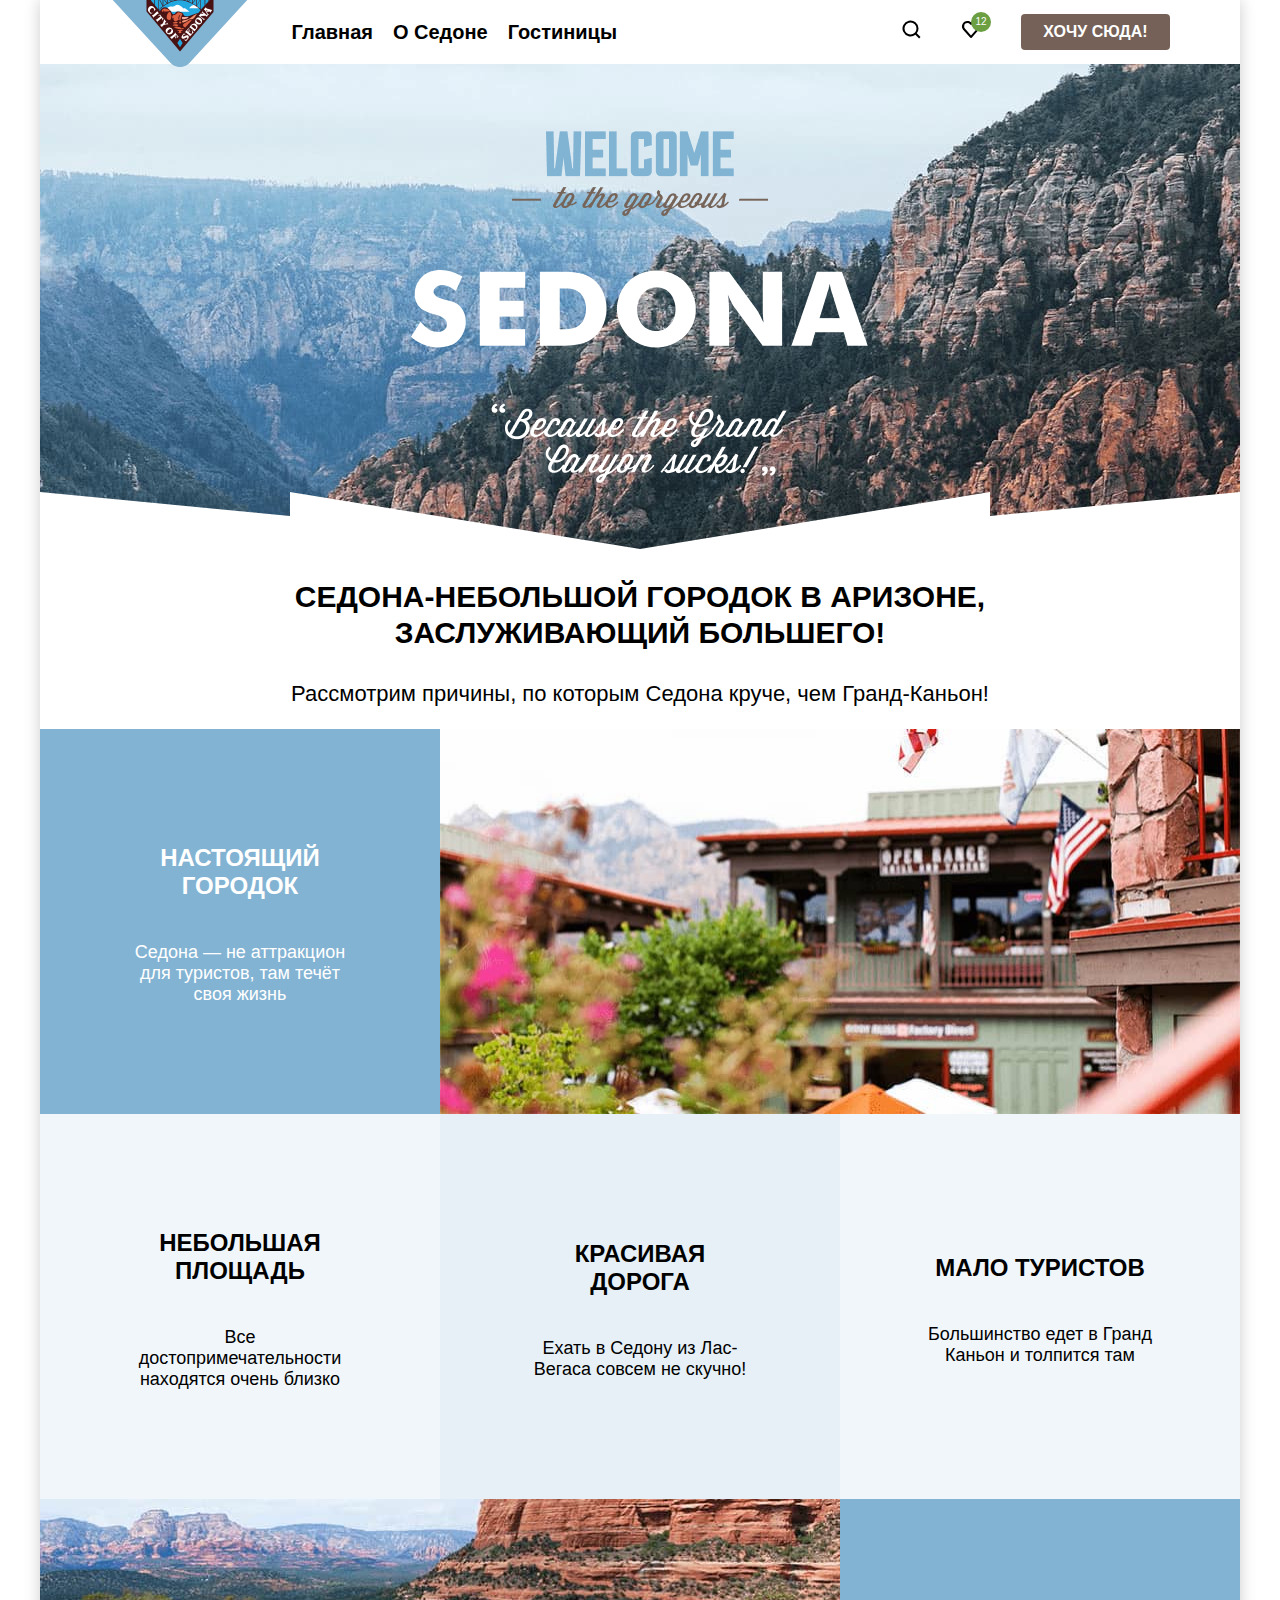
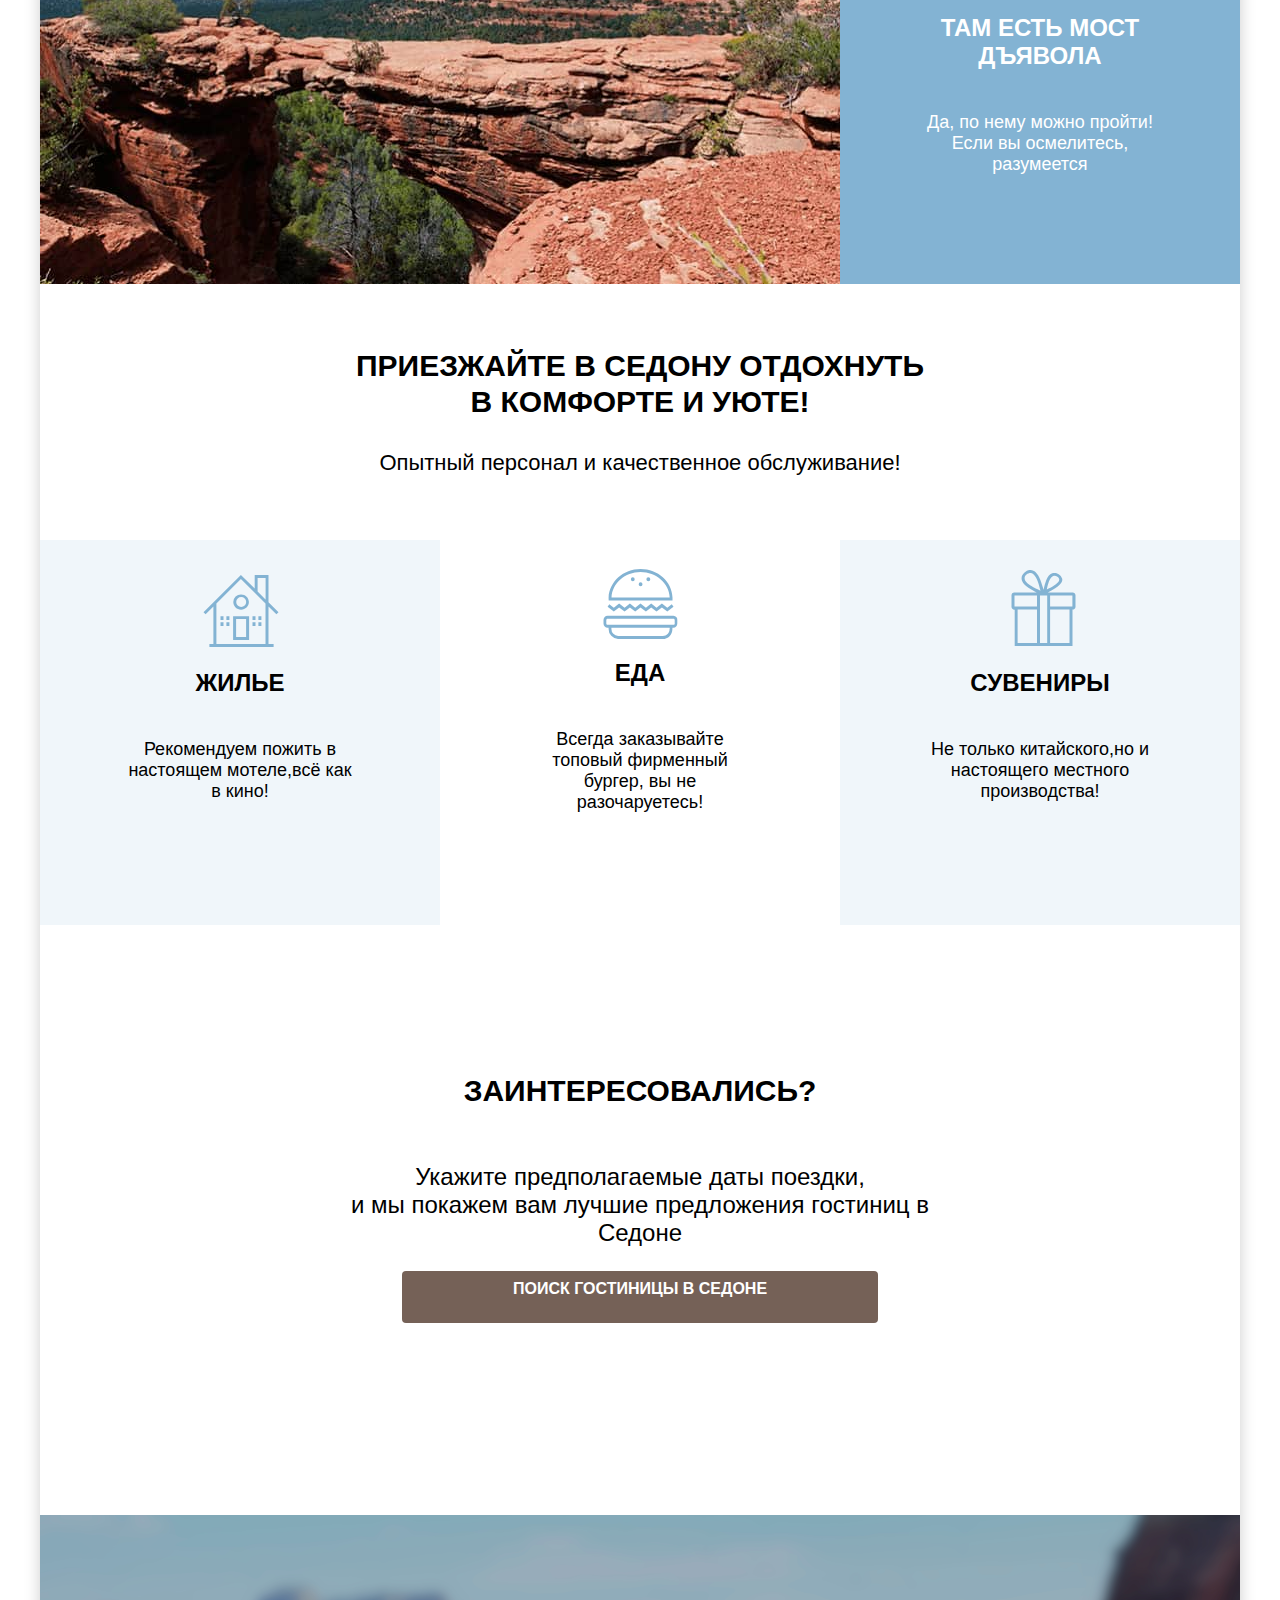
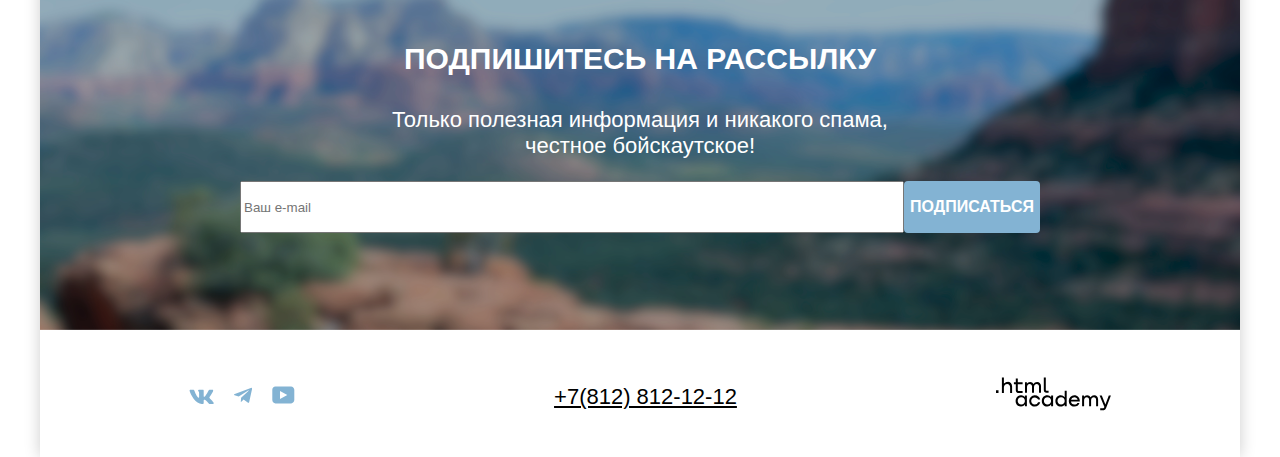
==== commit 32c1a83e: ":heavy_check_mark: Сборка #6" ====
--- a/6/index.html
+++ b/6/index.html
@@ -12,7 +12,7 @@
   <div class="page-container">
     <header class="page-header">
       <nav class="navigation-header">
-        <div>
+        <div class="nav-container-1">
           <a>
             <img class="logo" src="images/logos/logo-2.svg" width="140" height="70" alt="Лого Седоны.">
           </a>
@@ -30,8 +30,9 @@
                 d="m18.5 17-3.7-3.7a8 8 0 0 0 1.7-4.8 8 8 0 1 0-3.1 6.3l3.7 3.7 1.4-1.5Zm-10-2.5a6 6 0 0 1-6-6 6 6 0 0 1 12 0 6 6 0 0 1-6 6Z" />
             </svg>
           </a>
-          <a href="#">
+          <a class="heart" href="#">
             <span class="visually-hidden">Избранное.</span>
+            <span class="favourites">12</span>
             <svg class="icons" xmlns="http://www.w3.org/2000/svg" width="20" height="20" fill="none">
               <path fill="#000"
                 d="M9.9 19a1 1 0 0 1-.8-.4l-7-7.9A5.4 5.4 0 0 1 6.5 2C7.8 2 9 2.5 10 3.3a5.5 5.5 0 0 1 9 4.1c0 1.3-.5 2.5-1.3 3.4l-7 7.9c-.2.2-.4.3-.8.3Zm-6-9.5 6.1 6.9 6.2-7c.5-.5.7-1.2.7-2 0-1.8-1.5-3.3-3.3-3.3-1 0-2 .5-2.7 1.3-.3.3-.6.4-.9.4-.3 0-.6-.2-.8-.4a3.7 3.7 0 0 0-2.7-1.3 3.3 3.3 0 0 0-3.3 3.3c-.1.9.3 1.6.7 2.1-.1 0-.1 0 0 0Z" />
@@ -44,8 +45,7 @@
     <main class="main-container">
       <section class="hero">
         <h1 class="visually-hidden">Седона.</h1>
-        <img class="hero-text" src="images/welcome.png" alt="Добро пожаловать в Седону" />
-        <img class="hero-steps" src="images/divider.png" alt="Лесенка">
+        <div class="hero-imgs"></div>
       </section>
       <section class="advantages">
         <h2 class="visually-hidden">Преимущества.</h2>
@@ -56,42 +56,30 @@
         <ul class="advantages-list">
           <li class="advantages-img-container">
             <div class="advantages-content-container container-background-1">
-              <h3>
-                <div class="titles-uppercase title-color">Настоящий городок</div>
-              </h3>
+              <h3 class="titles-uppercase title-color">Настоящий городок</h3>
               <p class="lowercase-fonts title-color">Седона — не аттракцион для туристов, там
-                течёт своя жизнь
-              </p>
+                течёт своя жизнь</p>
             </div>
             <img src="images/photos/sedona-town.jpg" width="800" height="385" alt="Фото Седоны.">
           </li>
           <li class="advantages-content-container container-background-2">
-            <h3>
-              <div class="titles-uppercase">Небольшая площадь</div>
-            </h3>
+            <h3 class="titles-uppercase">Небольшая площадь</h3>
             <p class="lowercase-fonts">Все достопримечательности находятся очень близко</p>
           </li>
           <li class="advantages-content-container container-background-3">
-            <h3>
-              <div class="titles-uppercase">Красивая дорога</div>
-            </h3>
+            <h3 class="titles-uppercase">Красивая дорога</h3>
             <p class="lowercase-fonts">Ехать в Седону из Лас-Вегаса совсем не скучно!</p>
           </li>
           <li class="advantages-content-container container-background-2">
-            <h3>
-              <div class="titles-uppercase">Мало туристов</div>
-            </h3>
+            <h3 class="titles-uppercase">Мало туристов</h3>
             <p class="lowercase-fonts">Большинство едет в Гранд Каньон и толпится там</p>
           </li>
           <li class="advantages-img-container">
             <img src="images/photos/devils-bridge.jpg" width="800" height="385" alt="Мост дъявола.">
             <div class="advantages-content-container container-background-1">
-              <h3>
-                <div class="titles-uppercase title-color">Там есть мост дъявола</div>
-              </h3>
-              <p class="lowercase-fonts title-color">Да, по нему можно пройти!<br> Если вы
-                осмелитесь,<br>
-                разумеется</p>
+              <h3 class="titles-uppercase title-color">Там есть мост дъявола</h3>
+              <p class="lowercase-fonts title-color">Да, по нему можно пройти!<br> Если вы осмелитесь,<br> разумеется
+              </p>
             </div>
           </li>
         </ul>
@@ -104,18 +92,15 @@
         </div>
         <ul class="services-list">
           <li class="services-item container-background-2">
-            <img class="services-img" src="images/services/accomodation-icon.svg" alt="Жильё">
-            <h3 class="titles-uppercase">Жилье</h3>
+            <h3 class="titles-uppercase accomodation">Жилье</h3>
             <p class="lowercase-fonts">Рекомендуем пожить в настоящем мотеле,всё как в кино!</p>
           </li>
           <li class="services-item">
-            <img class="services-img" src="images/services/food-icon-3.svg" alt="Еда">
-            <h3 class="titles-uppercase">Еда</h3>
+            <h3 class="titles-uppercase food">Еда</h3>
             <p class="lowercase-fonts">Всегда заказывайте топовый фирменный бургер, вы не разочаруетесь!</p>
           </li>
           <li class="services-item container-background-2">
-            <img class="services-img" src="images/services/souvenirs-icon-2.svg" alt="Сувениры">
-            <h3 class="titles-uppercase">Сувениры</h3>
+            <h3 class="titles-uppercase souvenir">Сувениры</h3>
             <p class="lowercase-fonts">Не только китайского,но и настоящего местного производства!</p>
           </li>
         </ul>
--- a/6/styles/styles.css
+++ b/6/styles/styles.css
@@ -63,9 +63,8 @@
 }
 
 .logo {
-  position: absolute;
-  display: block;
-  margin-bottom: 0;
+  display: block;
+  margin: 0;
   width: 140px;
   height: 70px;
   left: 70px;
@@ -106,21 +105,19 @@
   margin: 0;
   padding: 0;
   list-style-type: none;
-  margin-left: 200px;
-  gap: 8px;
+  gap: 20px;
 }
 
 .navigation-user {
-  display: flex;
-  justify-content: space-around;
-  align-items: center;
-  min-width: 16px;
-  min-height: 20px;
+  justify-content: center;
+  display: flex;
+  align-items: center;
+  width: 268px;
 }
 
 .navigation-link {
   display: block;
-  padding: 20px 16px 20px 16px;
+  padding: 0;
   font-style: normal;
   font-weight: 700;
   font-size: 20px;
@@ -130,6 +127,14 @@
   text-decoration: none;
 }
 
+.navigation-header {
+  display: flex;
+  flex-direction: row;
+  justify-content: space-between;
+  padding: 0px 70px;
+  gap: 30px;
+}
+
 .navigation-item {
   font-style: normal;
   font-weight: 700;
@@ -138,6 +143,16 @@
   text-transform: capitalize;
 }
 
+.nav-container-1 {
+  display: flex;
+  flex-direction: row;
+  justify-content: space-between;
+  align-items: center;
+  padding: 0px;
+  gap: 30px;
+  width: 507px;
+  height: 64px;
+}
 /*Main*/
 
 .hero {
@@ -161,6 +176,13 @@
   margin-bottom: 0;
 }
 
+.hero-imgs {
+  background-image: url("../images/welcome.png"), url("../images/divider.png");
+  width: 100%;
+  flex: 1;
+  background-position: center, bottom;
+  background-repeat: no-repeat;
+}
 /*Advantages*/
 
 .advantages-list {
@@ -212,6 +234,48 @@
 
 /*Services*/
 
+.accomodation {
+  position:relative;
+}
+
+.food {
+  position:relative;
+}
+
+.souvenir {
+  position:relative;
+}
+
+.food::before {
+  content: url("..//images/services/food-icon-3.svg");
+  display: block;
+  width: 75px;
+  height: 72px;
+  position: absolute;
+  bottom: 47px;
+  right: 78px;
+}
+
+.accomodation::before {
+  content: url("..//images/services/accomodation-icon.svg");
+  display: block;
+  width: 75px;
+  height: 72px;
+  position: absolute;
+  bottom: 50px;
+  right: 78px;
+}
+
+.souvenir::before {
+  content: url("..//images/services/souvenirs-icon-2.svg");
+  display: block;
+  width: 75px;
+  height: 72px;
+  position: absolute;
+  bottom: 55px;
+  right: 75px;
+}
+
 .services {
   color: #000000;
   background-color: #ffffff;
@@ -244,8 +308,8 @@
 }
 
 .services-container {
-  margin-top:64px;
-  margin-bottom:64px;
+  margin-top: 64px;
+  margin-bottom: 64px;
 }
 
  /*Purchase*/
@@ -336,6 +400,25 @@
 
 .social-media li {
   margin-left: 20px;
+}
+
+.heart {
+  position: relative;
+}
+
+.favourites {
+  display: flex;
+  justify-content: center;
+  align-items: center;
+  position: absolute;
+  width: 20px;
+  height: 20px;
+  left: 10px;
+  top: -7px;
+  background-color: #6C9E42;
+  border-radius: 10px;
+  color: white;
+  font-size: 10px;
 }
 
 .title-color {
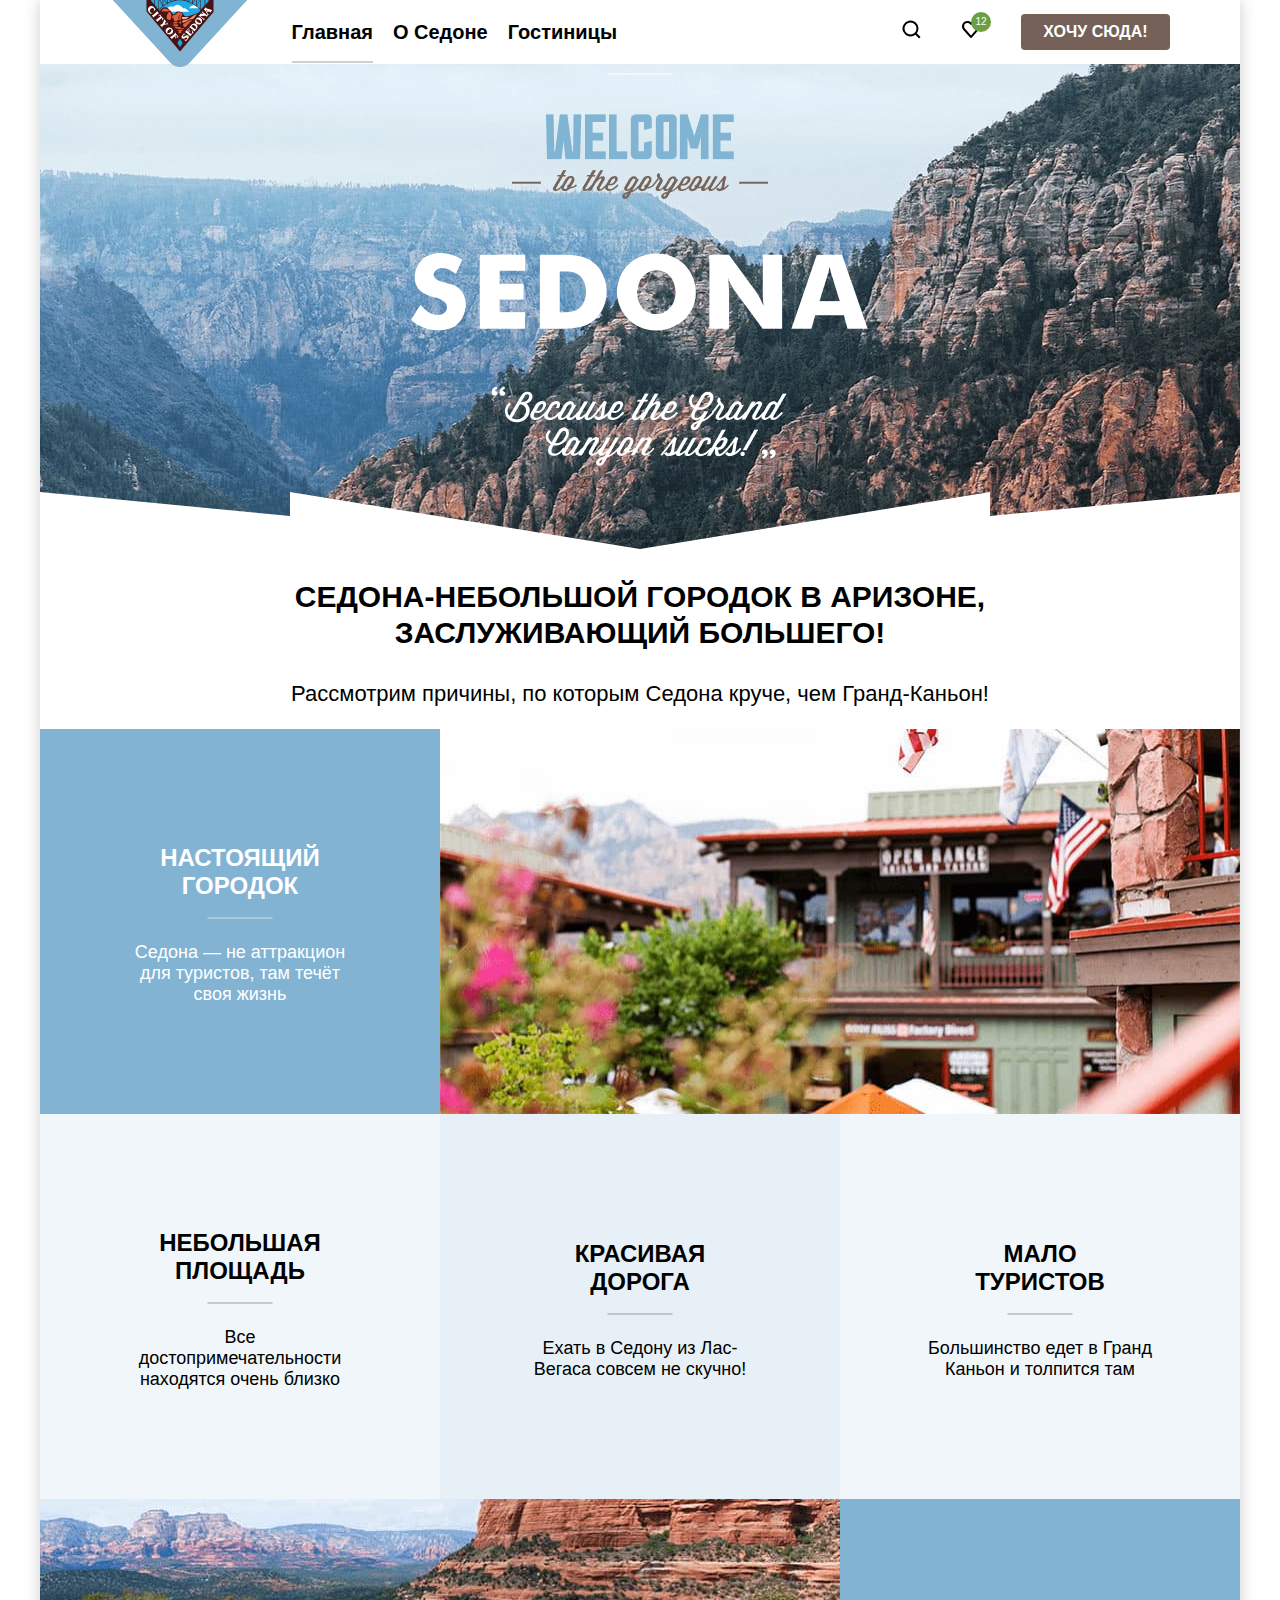
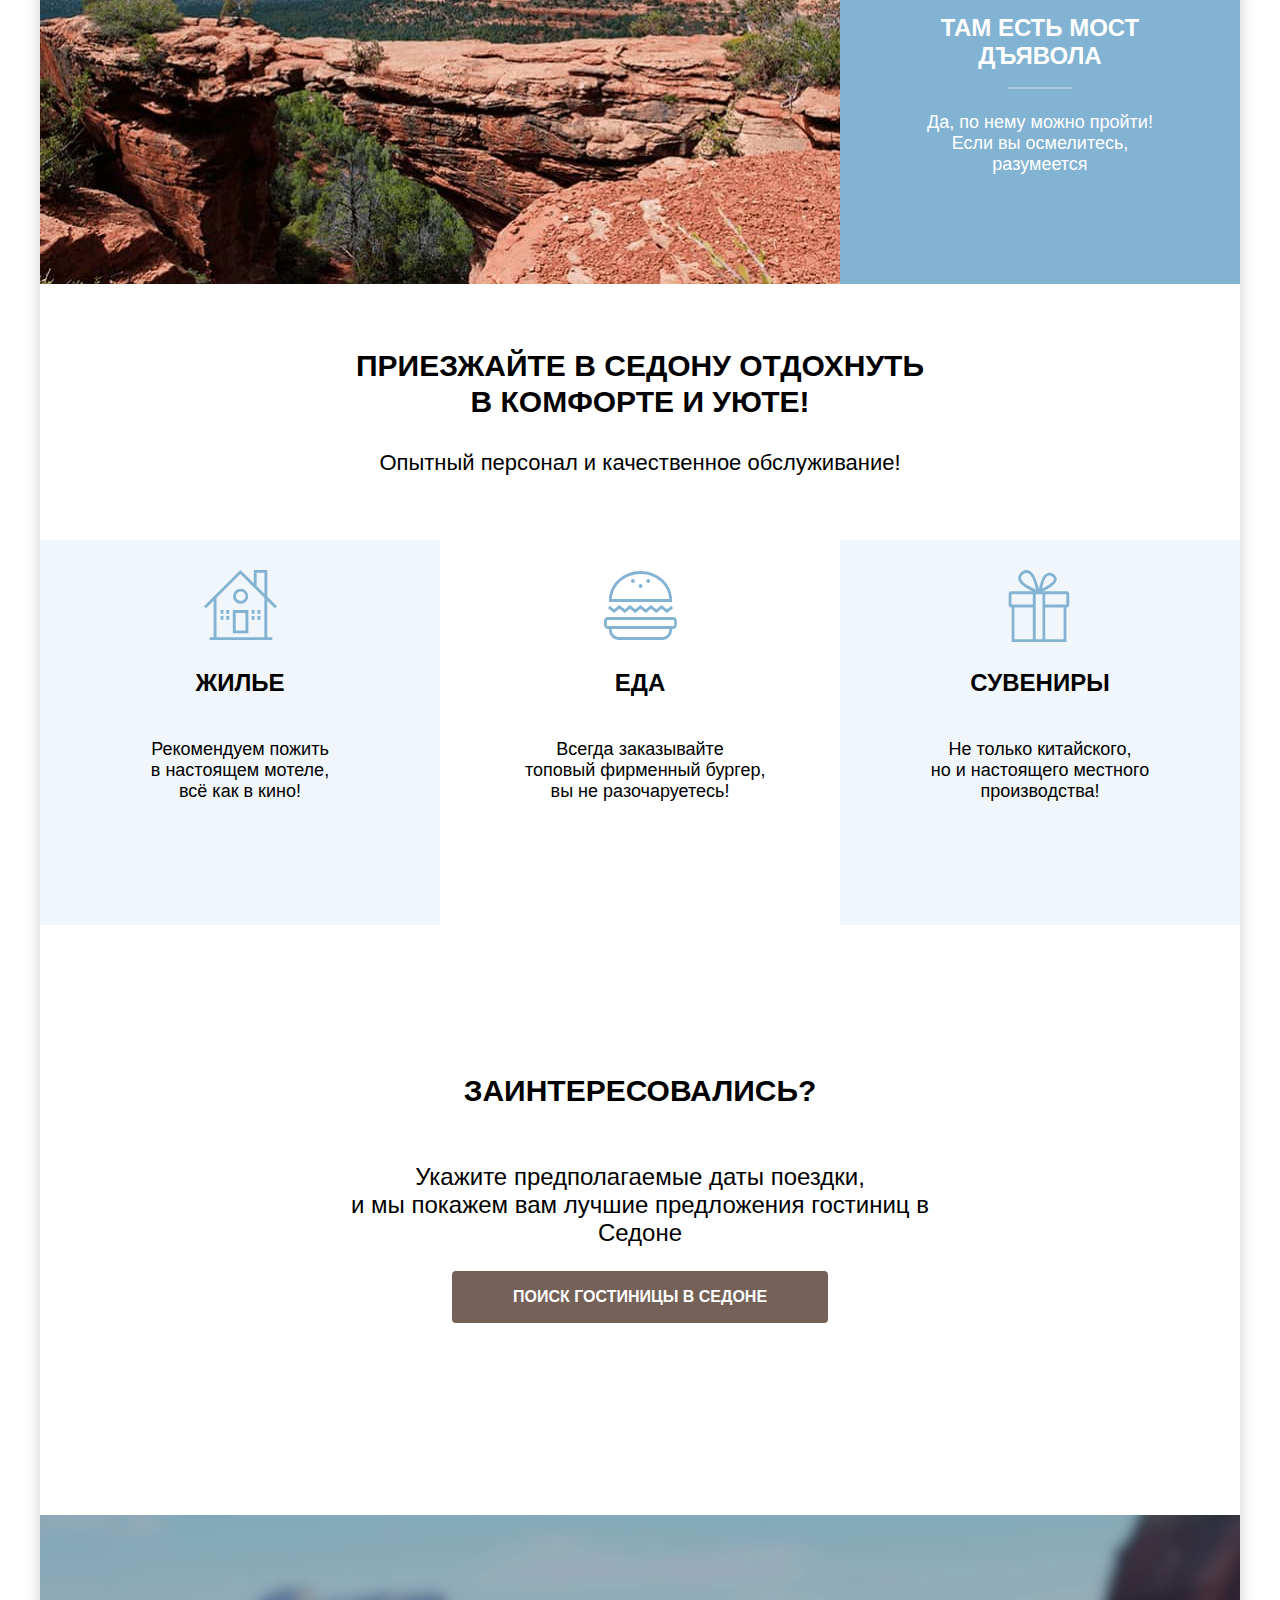
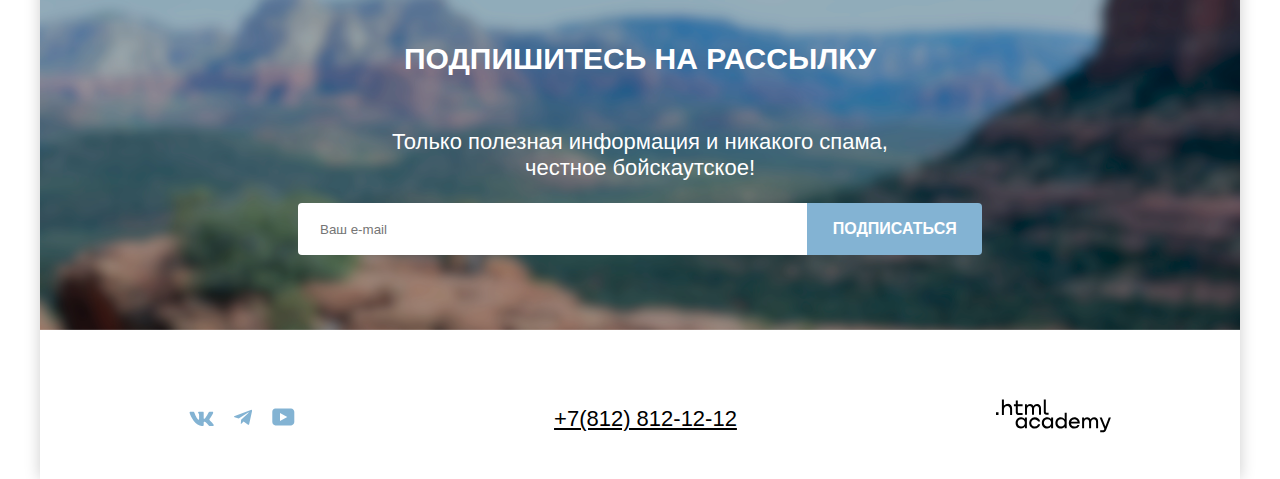
==== commit f8539bc5: ":heavy_check_mark: Сборка #6" ====
--- a/6/index.html
+++ b/6/index.html
@@ -17,9 +17,9 @@
             <img class="logo" src="images/logos/logo-2.svg" width="140" height="70" alt="Лого Седоны.">
           </a>
           <ul class="navigation-list">
-            <li class="navigation-item"><a class="navigation-link" href="#">Главная</a></li>
-            <li class="navigation-item"><a class="navigation-link" href="#">О Седоне</a></li>
-            <li class="navigation-item"><a class="navigation-link" href="#">Гостиницы</a></li>
+            <li class="navigation-item"><a class="nav-main navigation-link" href="#">Главная</a></li>
+            <li class="navigation-item"><a class="nav-about navigation-link" href="#">О Седоне</a></li>
+            <li class="navigation-item"><a class="nav-hotels navigation-link" href="#">Гостиницы</a></li>
           </ul>
         </div>
         <div class="navigation-user">
@@ -45,6 +45,7 @@
     <main class="main-container">
       <section class="hero">
         <h1 class="visually-hidden">Седона.</h1>
+        <img class="hero-text" src="images/welcome.png" alt="Добро пожаловать в Седону">
         <div class="hero-imgs"></div>
       </section>
       <section class="advantages">
@@ -71,7 +72,7 @@
             <p class="lowercase-fonts">Ехать в Седону из Лас-Вегаса совсем не скучно!</p>
           </li>
           <li class="advantages-content-container container-background-2">
-            <h3 class="titles-uppercase">Мало туристов</h3>
+            <h3 class="titles-uppercase">Мало<br> туристов</h3>
             <p class="lowercase-fonts">Большинство едет в Гранд Каньон и толпится там</p>
           </li>
           <li class="advantages-img-container">
@@ -92,16 +93,16 @@
         </div>
         <ul class="services-list">
           <li class="services-item container-background-2">
-            <h3 class="titles-uppercase accomodation">Жилье</h3>
-            <p class="lowercase-fonts">Рекомендуем пожить в настоящем мотеле,всё как в кино!</p>
+            <h3 class="titles-uppercase accomodation all-services">Жилье</h3>
+            <p class="lowercase-fonts">Рекомендуем пожить в настоящем мотеле, всё как в кино!</p>
           </li>
           <li class="services-item">
-            <h3 class="titles-uppercase food">Еда</h3>
-            <p class="lowercase-fonts">Всегда заказывайте топовый фирменный бургер, вы не разочаруетесь!</p>
+            <h3 class="titles-uppercase food all-services">Еда</h3>
+            <p class="lowercase-fonts">Всегда заказывайте топовый фирменный бургер, вы не разочаруетесь!</p>
           </li>
           <li class="services-item container-background-2">
-            <h3 class="titles-uppercase souvenir">Сувениры</h3>
-            <p class="lowercase-fonts">Не только китайского,но и настоящего местного производства!</p>
+            <h3 class="titles-uppercase souvenir all-services">Сувениры</h3>
+            <p class="lowercase-fonts">Не только китайского, но и настоящего местного производства!</p>
           </li>
         </ul>
       </section>
@@ -110,7 +111,7 @@
           <h2 class="visually-hidden">Покупка тура.</h2>
           <p class="main-titles-uppercase">Заинтересовались?</p>
           <p>Укажите предполагаемые даты поездки,<br> и мы покажем вам лучшие предложения гостиниц в Седоне</p>
-          <a href="#" class="button button-all-hotels">Поиск гостиницы в Седоне</a>
+          <button class="button button-all-hotels">Поиск гостиницы в Седоне</button>
         </div>
       </section>
     </main>
@@ -123,7 +124,7 @@
           <form class="subscription-form" action="https://echo.htmlacademy.ru/" method="post">
             <label class="visually-hidden" for="email-input">Подписка.</label>
             <input type="email" id="email-input" placeholder="Ваш e-mail" required>
-            <button class="button button-color" type="submit">Подписаться</button>
+            <button class="button button-subscription button-color" type="submit">Подписаться</button>
           </form>
         </div>
       </section>
@@ -131,26 +132,26 @@
         <h2 class="visually-hidden">Контакты.</h2>
         <ul class="social-media">
           <li>
-            <a href="https://vk.com/htmlacademy">
+            <a class="vk-icon" href="https://vk.com/htmlacademy">
               <svg xmlns="http://www.w3.org/2000/svg" width="25" height="15" fill="none">
-                <path fill="#83B3D3" fill-rule="evenodd"
+                <path fill="currentColor" fill-rule="evenodd"
                   d="M24.1 1.8c.2-.5 0-1-.8-1h-2.6c-.7 0-1 .4-1.1.8 0 0-1.4 3.2-3.3 5.3-.6.6-.9.8-1.2.8-.2 0-.4-.2-.4-.8V1.8c0-.7-.2-1-.8-1h-4c-.5 0-.8.4-.8.6 0 .7 1 .8 1 2.6v3.8c0 .8 0 1-.4 1-.9 0-3-3.3-4.3-7-.3-.7-.5-1-1.2-1H1.6c-.8 0-1 .4-1 .8 0 .7 1 4 4.2 8.5C7 13.2 10 15 12.8 15c1.7 0 1.9-.4 1.9-1v-2.4c0-.7.2-.8.7-.8.4 0 1 .1 2.6 1.6 1.8 1.8 2 2.6 3 2.6h2.7c.7 0 1.1-.4 1-1.1-.3-.8-1.2-1.8-2.3-3-.6-.8-1.5-1.5-1.8-2-.4-.4-.3-.6 0-1 0 0 3.2-4.5 3.5-6Z"
                   clip-rule="evenodd" />
               </svg>
             </a>
           </li>
           <li>
-            <a href="https://t.me/htmlacademy">
+            <a class="tg-icon" href="https://t.me/htmlacademy">
               <svg xmlns="http://www.w3.org/2000/svg" width="18" height="17" fill="none">
-                <path fill="#83B3D3"
+                <path fill="currentColor"
                   d="M16.8 1 .8 7c-1 .4-1 1-.2 1.3l4.1 1.3 9.5-6c.5-.3.9-.1.5.2l-7.6 7-.3 4.1c.4 0 .6-.2.8-.4l2-2 4.1 3.1c.8.5 1.3.3 1.5-.7L18 2.2c.3-1-.4-1.6-1.1-1.2Z" />
               </svg>
             </a>
           </li>
           <li>
-            <a href="https://www.youtube.com/user/htmlacademyru">
+            <a class="youtube-icon" href="https://www.youtube.com/user/htmlacademyru">
               <svg xmlns="http://www.w3.org/2000/svg" width="23" height="18" fill="none">
-                <path fill="#83B3D3"
+                <path fill="currentColor"
                   d="M19 .4H3.4C1.6.4.3 2 .3 3.8v10c0 2 1.3 3.6 3.2 3.6h15.7c1.6 0 3.1-1.6 3.1-3.4V3.8C22.1 2 20.8.4 19 .4ZM8 12.9v-8l7.3 4-7.3 4Z" />
               </svg>
             </a>
@@ -160,9 +161,9 @@
           <a class="footer-contacts-tel" href="tel:+78128121212">+7(812) 812-12-12</a>
         </div>
         <div class="footer-contacts-site">
-          <a href="https://htmlacademy.ru/">
+          <a class="site-icon" href="https://htmlacademy.ru/">
             <svg xmlns="http://www.w3.org/2000/svg" width="115" height="34" fill="none">
-              <path fill="#000"
+              <path fill="currentColor"
                 d="M0 13.3v2.6h2.5v-2.6H0ZM11.6 4.9c-1.6 0-2.8.7-3.6 1.7h-.1V.4h-2v15.5h2v-5.3C7.9 8.5 9.2 7 11.2 7c1.8 0 2.9 1.4 2.9 3.2v5.7h2V9.8c.1-3-1.8-5-4.5-5ZM26.6 5.2h-4.8V1.5h-2v3.8h-1.9v2h1.9v6c0 1.7 1 2.7 2.7 2.7h4.1v-2h-3.7c-.7 0-1.1-.4-1.1-1.1V7.2h4.8v-2ZM41.1 5c-1.6 0-2.9.8-3.5 2h-.1a3.7 3.7 0 0 0-3.4-2c-1.4 0-2.5.8-3.1 1.8h-.1V5.2H29v10.6h2v-5.4c0-2 1-3.5 2.6-3.5 1.5 0 2.4 1 2.4 2.6v6.3h2v-5.6c0-2.4 1.4-3.3 2.6-3.3 1.5 0 2.4 1 2.4 2.6v6.3h2V9.3c.1-2.5-1.4-4.3-3.9-4.3ZM47.8 13c0 1.8 1 2.8 2.8 2.8h2v-2h-1.7c-.7 0-1.1-.4-1.1-1.1V.4h-2V13ZM28.9 20a4.9 4.9 0 0 0-3.9-1.7c-3.1 0-5.4 2.3-5.4 5.6s2.3 5.6 5.4 5.6c1.8 0 3-.8 3.8-2h.1v1.7h2V18.6h-2V20Zm-3.6 7.5a3.5 3.5 0 0 1-3.6-3.6c0-2 1.4-3.6 3.6-3.6s3.6 1.6 3.6 3.6c0 1.9-1.4 3.6-3.6 3.6ZM44.2 22.4c-.5-2.4-2.6-4.1-5.4-4.1a5.4 5.4 0 0 0-5.6 5.6c0 3 2.2 5.6 5.6 5.6 2.8 0 4.9-1.8 5.4-4.2h-2.1a3.4 3.4 0 0 1-3.3 2.3 3.5 3.5 0 0 1-3.6-3.6c0-2 1.4-3.6 3.6-3.6 1.6 0 2.8 1 3.3 2.2h2.1v-.2ZM55.1 20a4.9 4.9 0 0 0-3.9-1.7c-3.1 0-5.4 2.3-5.4 5.6s2.3 5.6 5.4 5.6c1.8 0 3-.8 3.8-2h.1v1.7h2V18.6h-2V20Zm-3.6 7.5a3.5 3.5 0 0 1-3.6-3.6c0-2 1.4-3.6 3.6-3.6s3.6 1.6 3.6 3.6c0 1.9-1.5 3.6-3.6 3.6ZM68.7 20.2a5 5 0 0 0-3.9-2c-3.1 0-5.4 2.4-5.4 5.7 0 3.3 2.2 5.6 5.4 5.6 1.7 0 3-.8 3.8-1.8h.1v1.5h2V13.8h-2v6.4Zm-3.6 7.3a3.5 3.5 0 0 1-3.6-3.6c0-2 1.4-3.6 3.6-3.6s3.6 1.6 3.6 3.6c-.1 2-1.5 3.6-3.6 3.6ZM78.3 18.3a5.4 5.4 0 0 0-5.5 5.6c0 3 2.1 5.6 5.5 5.6 2.5 0 4.5-1.3 5.2-3.6h-2.1c-.5 1-1.6 1.6-3 1.6-1.9 0-3.3-1.3-3.4-3h8.8c.2-3.5-2-6.2-5.5-6.2Zm0 1.9c1.7 0 3 1 3.3 2.6h-6.5a3.2 3.2 0 0 1 3.2-2.6ZM98.2 18.3a4 4 0 0 0-3.6 2h-.1c-.6-1.2-1.8-2-3.4-2-1.4 0-2.5.7-3.1 1.8v-1.5h-1.9v10.6h2v-5.4c0-2 1-3.4 2.6-3.5 1.5 0 2.4 1 2.4 2.6v6.3h2v-5.6c0-2.4 1.4-3.3 2.6-3.3 1.5 0 2.4 1 2.4 2.6v6.3h2v-6.5c.1-2.6-1.4-4.4-3.9-4.4ZM109.4 27.4l-3.6-9h-2.2l4.8 11.7c-.3.9-.7 1.2-1.7 1.2h-2.5v2h2.5c1.8 0 2.8-.8 3.5-2.6l4.7-12.2h-2.1l-3.4 8.9Z" />
             </svg>
           </a>
--- a/6/styles/styles.css
+++ b/6/styles/styles.css
@@ -78,7 +78,6 @@
   font-family: inherit;
   font-size: 16px;
   line-height: 20px;
-  text-align: center;
   font-weight: 700;
   color: #ffffff;
   background-color: #756157;
@@ -87,16 +86,18 @@
   width: 160px;
   min-height: 36px;
   border-radius: 4px;
-  border: none;
+  border: 0;
   cursor: pointer;
 }
 
-.button-all-hotels {
-  padding: 8px 50px 8px 50px;
-  width: 376px;
-  margin-bottom: 96px;
-  text-align: center;
-  border: none;
+.nav-main::after {
+  content: "";
+  height: 2px;
+  background-color: rgba(117,97,87, 0.3);
+  position: absolute;
+  top: 41px;
+  left: 0;
+  right: 0;
 }
 
 .navigation-list {
@@ -106,6 +107,7 @@
   padding: 0;
   list-style-type: none;
   gap: 20px;
+  position: relative;
 }
 
 .navigation-user {
@@ -116,6 +118,7 @@
 }
 
 .navigation-link {
+  position: relative;
   display: block;
   padding: 0;
   font-style: normal;
@@ -153,6 +156,7 @@
   width: 507px;
   height: 64px;
 }
+
 /*Main*/
 
 .hero {
@@ -177,12 +181,13 @@
 }
 
 .hero-imgs {
-  background-image: url("../images/welcome.png"), url("../images/divider.png");
+  background-image: url("../images/welcome.png.jpg"), url("../images/divider.png");
   width: 100%;
   flex: 1;
   background-position: center, bottom;
   background-repeat: no-repeat;
 }
+
 /*Advantages*/
 
 .advantages-list {
@@ -198,23 +203,20 @@
   align-items: center;
 }
 
+.advantages-img-container {
+  grid-column: 1/-1;
+  display: flex;
+  height: 100%;
+}
+
 .advantages-content-container {
+  display: flex;
+  justify-content: center;
+  align-items: center;
+  flex-direction: column;
+  height: 100%;
   box-sizing: border-box;
   padding: 113px 85px 113px 85px;
-}
-
-.advantages-img-container {
-  grid-column: 1/-1;
-  display: flex;
-  height: 100%;
-}
-
-.advantages-content-container {
-  display: flex;
-  justify-content: center;
-  align-items: center;
-  flex-direction: column;
-  height: 100%;
 }
 
 .advantages-img-container div {
@@ -232,48 +234,70 @@
   background-color: rgba(131,179,211,0.12);
 }
 
+.titles-uppercase {
+  position: relative;
+}
+
+.advantages-list .titles-uppercase:after {
+  content: "";
+  height: 2px;
+  background-color: rgba(117,97,87, 0.3);
+  position: absolute;
+  top: 73px;
+  width: 65px;
+  left:50%;
+  transform: translateX(-50%);
+}
+
+.advantages-list .title-color:after {
+  content: "";
+  height: 2px;
+  background-color: rgba(255,255,255,0.3);
+  position: absolute;
+  top: 73px;
+  width: 65px;
+  left:50%;
+  transform: translateX(-50%);
+}
+
 /*Services*/
 
-.accomodation {
-  position:relative;
-}
-
-.food {
-  position:relative;
-}
-
-.souvenir {
-  position:relative;
-}
-
+.all-services {
+position: relative;
+}
+
+.all-services::before {
+  content: '';
+  display: block;
+  position: absolute;
+  background-repeat: no-repeat;
+  background-size: contain;
+}
 .food::before {
-  content: url("..//images/services/food-icon-3.svg");
-  display: block;
+  background-image: url("../images/services/food-icon-3.svg");
   width: 75px;
   height: 72px;
-  position: absolute;
-  bottom: 47px;
-  right: 78px;
+  bottom: 55px;
+  left: 50%;
+  transform: translateX(-50%);
 }
 
 .accomodation::before {
-  content: url("..//images/services/accomodation-icon.svg");
-  display: block;
+  background-image: url("../images/services/accomodation-icon.svg");
   width: 75px;
   height: 72px;
-  position: absolute;
-  bottom: 50px;
-  right: 78px;
+  bottom: 55px;
+  left: 50%;
+  transform: translateX(-50%);
 }
 
 .souvenir::before {
-  content: url("..//images/services/souvenirs-icon-2.svg");
-  display: block;
+  background-image: url("../images/services/souvenirs-icon-2.svg");
   width: 75px;
   height: 72px;
-  position: absolute;
   bottom: 55px;
-  right: 75px;
+  left: 50%;
+  transform: translateX(-50%);
 }
 
 .services {
@@ -333,6 +357,15 @@
   align-items: center;
 }
 
+
+.button-all-hotels {
+  padding: 8px 50px 8px 50px;
+  width: 376px;
+  height: 52px;
+  margin-bottom: 96px;
+  border: none;
+}
+
 /*Footer*/
 
 .subscription {
@@ -351,6 +384,8 @@
 }
 
 .subscription-container {
+  display: flex;
+  flex-direction: column;
   box-sizing: border-box;
   padding: 96px 258px 104px 258px;
 }
@@ -358,12 +393,27 @@
 .subscription-form {
   display: flex;
   flex-direction: row;
+  border-radius: 4px 0px 0px 4px;
+  width: 684px;
   min-height: 52px;
-  width: 800px;
+}
+
+.button-subscription {
+  width: 232px;
+  border-top-left-radius: 0;
+  border-bottom-left-radius: 0;
+
 }
 
 .subscription-form input {
   width: 100%;
+  border: none;
+  border-top-left-radius: 4px;
+  border-bottom-left-radius: 4px;
+}
+
+.subscription-form input::placeholder {
+  padding-left: 20px;
 }
 
 .button-color {
@@ -381,6 +431,11 @@
 .footer-contacts-tel, .footer-contacts-site {
   align-items: center;
   justify-content: center;
+}
+
+.footer-contacts-tel {
+  width: 331px;
+  height: 40px;
 }
 
 .footer-contacts {
@@ -462,3 +517,54 @@
   background-color: #83B3D333;
 }
 
+.footer-contacts a.vk-icon,
+.footer-contacts a.tg-icon,
+.footer-contacts a.youtube-icon {
+  color: #83B3D3;
+}
+
+.footer-contacts a.vk-icon:hover,
+.footer-contacts a.tg-icon:hover,
+.footer-contacts a.youtube-icon:hover {
+  color: #68A2CA;
+}
+
+.footer-contacts a.vk-icon:focus,
+.footer-contacts a.tg-icon:focus
+.footer-contacts a.youtube-icon:hover {
+  color: #68A2CA;
+}
+
+.footer-contacts a.vk-icon:active,
+.footer-contacts a.tg-icon:active,
+.footer-contacts a.youtube-icon:active {
+  color: rgba(104,162,202,0.3);
+}
+
+.footer-contacts-tel:hover {
+  color:#756157;
+}
+
+.footer-contacts-tel:focus {
+  color:#756157;
+}
+
+.footer-contacts-tel:active {
+  color: rgba(117,97,87, 0.3);
+}
+
+.footer-contacts a.site-icon {
+  color:#000000;
+}
+
+.footer-contacts a.site-icon:hover {
+  color: #756157;
+}
+
+.footer-contacts a.site-icon:focus {
+  color: #756157;
+}
+
+.footer-contacts a.site-icon:active {
+  color: rgba(117, 97, 87, 0.3);
+}
